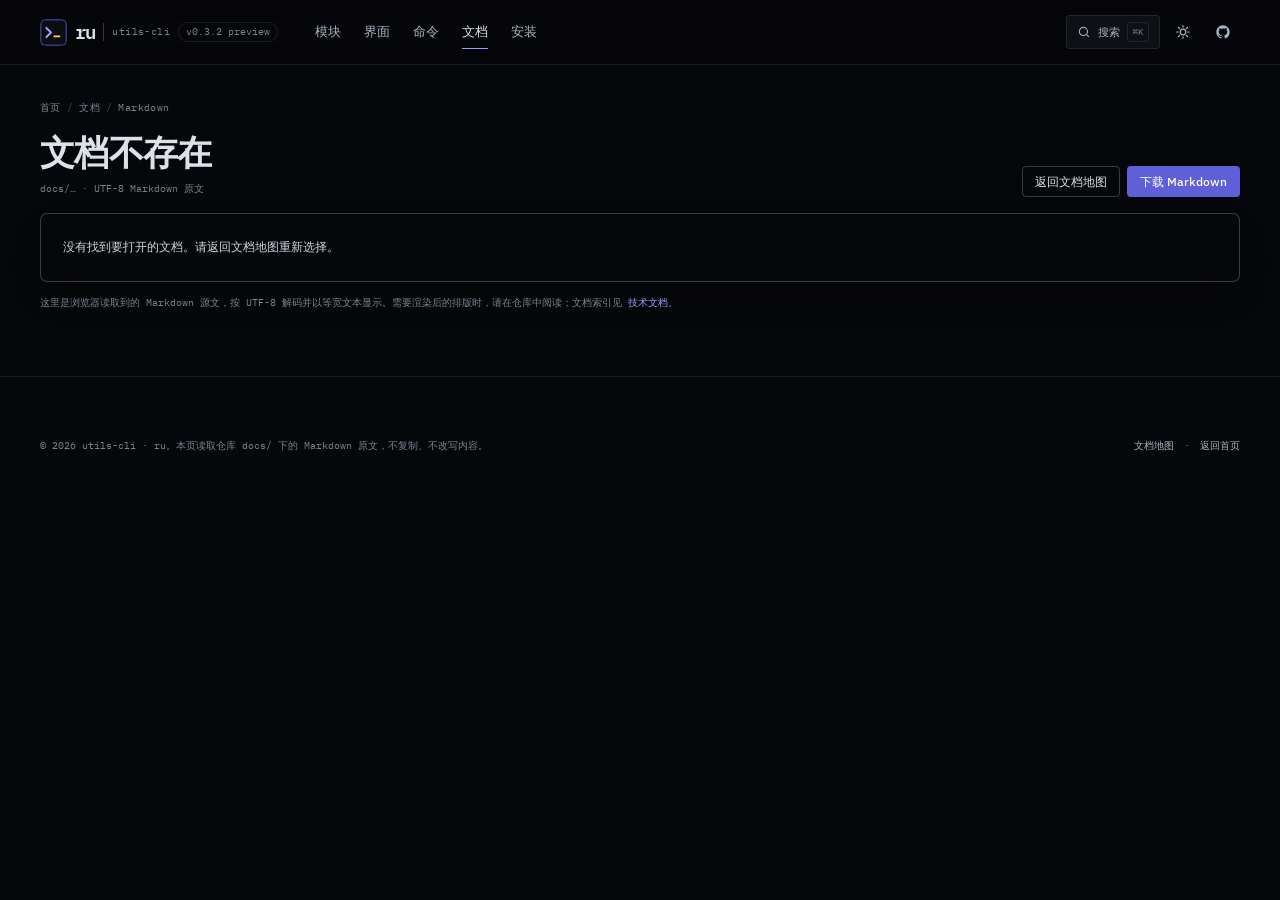
==== doc.html @ cd1e2bcc "docs: add ru project showcase site" ====
<!DOCTYPE html>
<html lang="zh-CN" data-theme="dark">
<head>
  <meta charset="utf-8">
  <meta name="viewport" content="width=device-width, initial-scale=1">
  <title>文档阅读 · ru（utils-cli）</title>
  <meta name="robots" content="noindex">
  <meta name="theme-color" content="#06070a">
  <link rel="icon" href="assets/img/favicon.svg" type="image/svg+xml">
  <link rel="preload" href="assets/fonts/ibm-plex-sans-latin-wght-normal.woff2" as="font" type="font/woff2" crossorigin>
  <link rel="stylesheet" href="assets/css/site.css">
  <script>
    (function () {
      var root = document.documentElement;
      root.classList.add('js');
      try {
        var saved = localStorage.getItem('ru-showcase:theme');
        root.setAttribute('data-theme', saved === 'light' ? 'light' : 'dark');
      } catch (e) {
        root.setAttribute('data-theme', 'dark');
      }
    })();
  </script>
</head>
<body data-page="reader">
  <a class="skip-link" href="#main">跳到主要内容</a>
  <div class="progress" id="progress" aria-hidden="true"></div>

  <header class="site-header">
    <div class="container header-inner">
      <a class="brand" href="index.html" aria-label="ru 展示站首页">
        <img class="brand__mark" src="assets/img/favicon.svg" alt="" width="27" height="27">
        <span class="brand__word">ru</span>
        <span class="brand__tag">utils-cli</span>
        <span class="brand__ver">v0.3.2 preview</span>
      </a>
      <nav class="nav" aria-label="主导航">
        <a href="index.html#modules">模块</a>
        <a href="index.html#screens">界面</a>
        <a href="index.html#cli">命令</a>
        <a class="is-active" href="docs.html" aria-current="page">文档</a>
        <a href="index.html#install">安装</a>
      </nav>
      <div class="header-actions">
        <button class="search-btn" type="button" data-open-palette aria-label="搜索站内内容">
          <svg viewBox="0 0 24 24" fill="none" stroke="currentColor" stroke-width="1.8" stroke-linecap="round" aria-hidden="true"><circle cx="11" cy="11" r="7"></circle><path d="m20 20-3.6-3.6"></path></svg>
          <span>搜索</span>
          <kbd>⌘K</kbd>
        </button>
        <button class="icon-btn" type="button" id="themeToggle" aria-label="切换深浅色" title="切换深浅色">
          <svg class="icon-sun" viewBox="0 0 24 24" fill="none" stroke="currentColor" stroke-width="1.8" stroke-linecap="round" aria-hidden="true"><circle cx="12" cy="12" r="4.2"></circle><path d="M12 2.5v2.2M12 19.3v2.2M2.5 12h2.2M19.3 12h2.2M5.2 5.2l1.6 1.6M17.2 17.2l1.6 1.6M18.8 5.2l-1.6 1.6M6.8 17.2l-1.6 1.6"></path></svg>
          <svg class="icon-moon" viewBox="0 0 24 24" fill="none" stroke="currentColor" stroke-width="1.8" stroke-linecap="round" stroke-linejoin="round" aria-hidden="true"><path d="M20.4 14.2A8.4 8.4 0 0 1 9.8 3.6 8.5 8.5 0 1 0 20.4 14.2Z"></path></svg>
        </button>
        <a class="icon-btn" href="https://github.com/adddaao/utils-cli-releases/releases" target="_blank" rel="noopener noreferrer" aria-label="GitHub Releases" title="GitHub Releases">
          <svg viewBox="0 0 24 24" fill="currentColor" aria-hidden="true"><path d="M12 2C6.48 2 2 6.58 2 12.26c0 4.5 2.87 8.32 6.84 9.67.5.1.68-.22.68-.48v-1.7c-2.78.6-3.37-1.36-3.36-1.36-.45-1.18-1.1-1.49-1.1-1.49-.9-.63.07-.62.07-.62 1 .07 1.53 1.05 1.53 1.05.88 1.54 2.3 1.1 2.86.84.09-.65.35-1.1.63-1.35-2.22-.26-4.56-1.14-4.56-5.07 0-1.12.39-2.03 1.03-2.75-.1-.26-.45-1.3.1-2.7 0 0 .84-.27 2.75 1.05A9.36 9.36 0 0 1 12 6.84c.85 0 1.7.12 2.5.34 1.9-1.32 2.74-1.05 2.74-1.05.55 1.4.2 2.44.1 2.7.64.72 1.03 1.63 1.03 2.75 0 3.94-2.34 4.8-4.57 5.06.36.32.68.93.68 1.87v2.77c0 .26.18.58.69.48A10.02 10.02 0 0 0 22 12.26C22 6.58 17.52 2 12 2Z"></path></svg>
        </a>
        <button class="icon-btn nav-toggle" type="button" id="navToggle" aria-expanded="false" aria-controls="mobilePanel" aria-label="打开菜单">
          <svg viewBox="0 0 24 24" fill="none" stroke="currentColor" stroke-width="1.8" stroke-linecap="round" aria-hidden="true"><path d="M4 7h16M4 12h16M4 17h16"></path></svg>
        </button>
      </div>
    </div>
  </header>

  <div class="mobile-panel" id="mobilePanel" aria-label="移动端菜单">
    <div class="mobile-panel__links">
      <a href="index.html">首页</a>
      <a href="index.html#modules">功能模块</a>
      <a href="index.html#screens">界面截图</a>
      <a href="index.html#cli">命令行</a>
      <a href="docs.html">技术文档</a>
      <a href="index.html#install">安装</a>
    </div>
    <div class="mobile-panel__actions">
      <a class="btn btn--sm" href="docs.html">返回文档地图</a>
      <a class="btn btn--sm btn--ghost" href="https://github.com/adddaao/utils-cli-releases/releases" target="_blank" rel="noopener noreferrer">GitHub Releases</a>
    </div>
    <p class="mobile-panel__help">快捷键：⌘K / Ctrl+K 搜索，t 切换明暗，Esc 关闭浮层。</p>
  </div>

  <main id="main">
    <div class="container reader">
      <div class="crumbs"><a href="index.html">首页</a><span class="sep">/</span><a href="docs.html">文档</a><span class="sep">/</span><span id="readerCrumb">Markdown</span></div>
      <div class="reader-head">
        <div>
          <h1 id="readerTitle">加载文档…</h1>
          <div class="reader-meta"><span id="readerPath">docs/…</span><span>·</span><span>UTF-8 Markdown 原文</span></div>
        </div>
        <div class="reader-actions">
          <a class="btn btn--sm btn--ghost" href="docs.html">返回文档地图</a>
          <a class="btn btn--sm" id="readerRaw" href="#" download>下载 Markdown</a>
        </div>
      </div>
      <div class="reader-body">
        <pre id="readerContent" tabindex="0">正在读取 Markdown 原文…</pre>
      </div>
      <p class="reader-note">这里是浏览器读取到的 Markdown 源文，按 UTF-8 解码并以等宽文本显示。需要渲染后的排版时，请在仓库中阅读；文档索引见 <a href="docs.html">技术文档</a>。</p>
    </div>
  </main>

  <footer class="site-footer">
    <div class="container">
      <div class="footer-bottom">
        <span>© 2026 utils-cli · ru。本页读取仓库 docs/ 下的 Markdown 原文，不复制、不改写内容。</span>
        <span class="footer-keys"><a href="docs.html">文档地图</a><span>·</span><a href="index.html">返回首页</a></span>
      </div>
    </div>
  </footer>

  <div class="palette" id="palette" role="dialog" aria-modal="true" aria-label="搜索站内内容" hidden>
    <div class="palette-box">
      <div class="palette-input">
        <svg viewBox="0 0 24 24" fill="none" stroke="currentColor" stroke-width="1.8" stroke-linecap="round" aria-hidden="true"><circle cx="11" cy="11" r="7"></circle><path d="m20 20-3.6-3.6"></path></svg>
        <input id="paletteInput" type="text" placeholder="搜索模块、文档或界面…" autocomplete="off" spellcheck="false" aria-controls="paletteResults" aria-autocomplete="list">
        <kbd class="kbd">Esc</kbd>
      </div>
      <div class="palette-results" id="paletteResults" role="listbox" aria-label="搜索结果"></div>
      <div class="palette-foot">
        <span><kbd>↑</kbd><kbd>↓</kbd> 选择</span>
        <span><kbd>Enter</kbd> 打开</span>
        <span><kbd>Esc</kbd> 关闭</span>
        <span style="margin-left:auto">ru · 52 篇文档</span>
      </div>
    </div>
  </div>

  <div class="toast" id="toast" role="status" aria-live="polite"></div>

  <script src="assets/js/data.js"></script>
  <script src="assets/js/site.js"></script>
</body>
</html>
---- assets/css/site.css ----
/* ==========================================================================
   ru · utils-cli 展示站
   深色优先的终端工作台视觉；浅色模式复用同一组 token。
   ========================================================================== */

/* ---------- 本地字体 ---------- */
@font-face {
  font-family: "IBM Plex Sans";
  src: url("../fonts/ibm-plex-sans-latin-wght-normal.woff2") format("woff2-variations");
  font-weight: 100 700;
  font-style: normal;
  font-display: swap;
}
@font-face {
  font-family: "IBM Plex Sans";
  src: url("../fonts/ibm-plex-sans-latin-ext-wght-normal.woff2") format("woff2-variations");
  font-weight: 100 700;
  font-style: normal;
  font-display: swap;
  unicode-range: U+0100-02BA, U+02BD-02C5, U+02C7-02CC, U+02CE-02D7, U+02DD-02FF, U+1E00-1E9F, U+1EF2-1EFF, U+2020, U+20A0-20AB, U+20AD-20C0, U+2113, U+2C60-2C7F, U+A720-A7FF;
}
@font-face {
  font-family: "IBM Plex Mono";
  src: url("../fonts/ibm-plex-mono-latin-400-normal.woff2") format("woff2");
  font-weight: 400;
  font-style: normal;
  font-display: swap;
}
@font-face {
  font-family: "IBM Plex Mono";
  src: url("../fonts/ibm-plex-mono-latin-600-normal.woff2") format("woff2");
  font-weight: 600;
  font-style: normal;
  font-display: swap;
}

/* ---------- 基础 token ---------- */
:root {
  --font-sans: "IBM Plex Sans", -apple-system, BlinkMacSystemFont, "PingFang SC",
    "Hiragino Sans GB", "Microsoft YaHei", "Noto Sans CJK SC", "Noto Sans SC",
    "Segoe UI", sans-serif, "Apple Color Emoji", "Segoe UI Emoji";
  --font-mono: "IBM Plex Mono", ui-monospace, SFMono-Regular, "SF Mono", Menlo,
    Consolas, "PingFang SC", "Microsoft YaHei", monospace;

  --wrap: 1200px;
  --gutter: clamp(18px, 3.8vw, 38px);
  --header-h: 64px;
  --radius: 7px;
  --radius-sm: 4px;
  --radius-lg: 12px;

  --ease: cubic-bezier(0.22, 0.61, 0.36, 1);
  --dur: 180ms;

  /* 终端固定色：截图与 TUI 模拟始终使用终端配色 */
  --term-bg: #000000;
  --term-fg: #d0d0d0;
  --term-dim: #8a8a8a;
  --term-line: #585858;
  --term-line-soft: #333333;
  --term-accent: #5f5fd7;
  --term-select: #ffff00;
  --term-pink: #ff5faf;
  --term-green: #00d75f;
  --term-red: #ff0000;

  --syn-comment: #7d8794;
  --syn-keyword: #b39dff;
  --syn-string: #ffb86b;
  --syn-number: #7ec8ff;
  --syn-tag: #ffd75f;
  --syn-fn: #a6a6ff;
}

html[data-theme="dark"] {
  color-scheme: dark;
  --bg: #06070a;
  --bg-soft: #0a0c11;
  --surface: #0d1015;
  --surface-2: #11151b;
  --surface-3: #161c24;
  --text: #dbe2ea;
  --text-2: #aab4c1;
  --muted: #798491;
  --line: rgba(219, 226, 234, 0.1);
  --line-strong: rgba(219, 226, 234, 0.24);
  --accent: #9b9bff;
  --accent-2: #b9b9ff;
  --accent-deep: #5f5fd7;
  --accent-soft: rgba(95, 95, 215, 0.16);
  --accent-ink: #090a12;
  --yellow: #ffe15f;
  --yellow-soft: rgba(255, 225, 95, 0.12);
  --pink: #ff7ac8;
  --pink-soft: rgba(255, 95, 175, 0.12);
  --green: #79e3a5;
  --green-soft: rgba(0, 215, 95, 0.1);
  --red: #ff7777;
  --code-bg: #05070a;
  --code-text: #d0d6de;
  --code-head: #0e1217;
  --code-line: rgba(219, 226, 234, 0.1);
  --grid: rgba(219, 226, 234, 0.045);
  --glow: rgba(95, 95, 215, 0.2);
  --glow-2: rgba(255, 95, 175, 0.07);
  --shadow-sm: 0 1px 2px rgba(0, 0, 0, 0.4);
  --shadow-md: 0 16px 40px -20px rgba(0, 0, 0, 0.7);
  --shadow-lg: 0 36px 90px -44px rgba(95, 95, 215, 0.65);
}

html[data-theme="light"] {
  color-scheme: light;
  --bg: #f5f6f9;
  --bg-soft: #eceef3;
  --surface: #ffffff;
  --surface-2: #f7f8fb;
  --surface-3: #eceff4;
  --text: #0e141b;
  --text-2: #3d4753;
  --muted: #5b6674;
  --line: rgba(14, 20, 27, 0.12);
  --line-strong: rgba(14, 20, 27, 0.28);
  --accent: #3f3fc4;
  --accent-2: #3131a8;
  --accent-deep: #5f5fd7;
  --accent-soft: rgba(95, 95, 215, 0.1);
  --accent-ink: #ffffff;
  --yellow: #7a5c00;
  --yellow-soft: rgba(180, 132, 0, 0.1);
  --pink: #b02a75;
  --pink-soft: rgba(176, 42, 117, 0.08);
  --green: #147347;
  --green-soft: rgba(20, 115, 71, 0.08);
  --red: #bf2f2f;
  --code-bg: #0b0e13;
  --code-text: #d7dee6;
  --code-head: #121821;
  --code-line: rgba(219, 226, 234, 0.12);
  --grid: rgba(14, 20, 27, 0.05);
  --glow: rgba(95, 95, 215, 0.13);
  --glow-2: rgba(255, 95, 175, 0.05);
  --shadow-sm: 0 1px 2px rgba(14, 20, 27, 0.06);
  --shadow-md: 0 16px 40px -24px rgba(14, 20, 27, 0.22);
  --shadow-lg: 0 30px 80px -40px rgba(95, 95, 215, 0.35);
}

/* ==========================================================================
   基础排版
   ========================================================================== */
*,
*::before,
*::after {
  box-sizing: border-box;
}

html {
  scroll-behavior: smooth;
  scroll-padding-top: calc(var(--header-h) + 24px);
  -webkit-text-size-adjust: 100%;
}

body {
  margin: 0;
  background: var(--bg);
  color: var(--text);
  font-family: var(--font-sans);
  font-size: 16px;
  line-height: 1.72;
  -webkit-font-smoothing: antialiased;
  -moz-osx-font-smoothing: grayscale;
  text-rendering: optimizeLegibility;
  overflow-x: hidden;
}

::selection {
  background: var(--accent-soft);
  color: var(--text);
}

h1,
h2,
h3,
h4,
p,
ul,
ol,
figure {
  margin: 0;
}

h1,
h2,
h3,
h4 {
  font-weight: 600;
  line-height: 1.25;
  letter-spacing: -0.015em;
  color: var(--text);
}

a {
  color: var(--accent);
  text-decoration: none;
  text-underline-offset: 0.2em;
}
a:hover {
  text-decoration: underline;
  text-decoration-thickness: 1px;
}

button {
  font: inherit;
  color: inherit;
  background: none;
  border: 0;
  cursor: pointer;
}

img,
svg {
  display: block;
}
img {
  max-width: 100%;
  height: auto;
}

code,
kbd,
pre {
  font-family: var(--font-mono);
}

[hidden] {
  display: none !important;
}

.muted {
  color: var(--muted);
}

:focus-visible {
  outline: 2px solid var(--accent);
  outline-offset: 3px;
}

.container {
  width: min(var(--wrap), calc(100% - 2 * var(--gutter)));
  margin-inline: auto;
}

.sr-only {
  position: absolute;
  width: 1px;
  height: 1px;
  padding: 0;
  margin: -1px;
  overflow: hidden;
  clip: rect(0, 0, 0, 0);
  white-space: nowrap;
  border: 0;
}

.skip-link {
  position: fixed;
  top: 10px;
  left: 12px;
  z-index: 200;
  transform: translateY(-160%);
  padding: 8px 14px;
  border-radius: var(--radius-sm);
  background: var(--text);
  color: var(--bg);
  font-size: 13px;
  transition: transform var(--dur) var(--ease);
}
.skip-link:focus {
  transform: none;
  text-decoration: none;
}

:not(pre) > code {
  padding: 1px 5px;
  border: 1px solid var(--line);
  border-radius: 3px;
  background: var(--surface-2);
  color: var(--text);
  font-size: 0.88em;
  white-space: break-spaces;
}

/* ---------- 通用元素 ---------- */
.eyebrow {
  display: inline-flex;
  align-items: center;
  gap: 10px;
  font-family: var(--font-mono);
  font-size: 11px;
  letter-spacing: 0.12em;
  text-transform: uppercase;
  color: var(--muted);
  line-height: 1.4;
}
.eyebrow::before {
  content: "";
  width: 16px;
  height: 1px;
  background: var(--accent);
}
.eyebrow b {
  color: var(--accent);
  font-weight: 400;
}

.h2 {
  font-size: clamp(1.8rem, 3vw, 2.6rem);
  letter-spacing: -0.025em;
  line-height: 1.2;
  text-wrap: balance;
}

.section {
  position: relative;
  padding-block: clamp(58px, 7.4vw, 100px);
  border-top: 1px solid var(--line);
}
.section--soft {
  background: var(--bg-soft);
}

.section-head {
  display: flex;
  flex-wrap: wrap;
  align-items: flex-end;
  justify-content: space-between;
  gap: 18px 40px;
  margin-bottom: clamp(28px, 3.6vw, 46px);
}
.section-head__main {
  max-width: 680px;
}
.section-head .h2 {
  margin: 12px 0 12px;
}
.section-lead {
  color: var(--text-2);
  font-size: clamp(14.5px, 1.2vw, 16px);
  line-height: 1.85;
  max-width: 64ch;
}
.section-link {
  flex: none;
  display: inline-flex;
  align-items: center;
  gap: 7px;
  padding-bottom: 3px;
  border-bottom: 1px solid var(--line-strong);
  font-family: var(--font-mono);
  font-size: 12px;
  color: var(--text-2);
  transition: color var(--dur) var(--ease), border-color var(--dur) var(--ease);
}
.section-link::after {
  content: "→";
}
.section-link:hover {
  color: var(--accent);
  border-color: var(--accent);
  text-decoration: none;
}

.chip {
  display: inline-flex;
  align-items: center;
  gap: 6px;
  padding: 4px 9px;
  border: 1px solid var(--line);
  border-radius: 999px;
  background: var(--surface);
  font-family: var(--font-mono);
  font-size: 10.5px;
  color: var(--text-2);
  line-height: 1.5;
  white-space: nowrap;
}
.chip .dot {
  width: 5px;
  height: 5px;
  border-radius: 50%;
  background: var(--accent);
  flex: none;
}
.chip--accent {
  color: var(--accent);
  border-color: color-mix(in srgb, var(--accent) 36%, transparent);
  background: var(--accent-soft);
}
.chip--yellow {
  color: var(--yellow);
  border-color: color-mix(in srgb, var(--yellow) 32%, transparent);
  background: var(--yellow-soft);
}

.kbd {
  display: inline-flex;
  align-items: center;
  justify-content: center;
  min-width: 21px;
  height: 21px;
  padding: 0 6px;
  border: 1px solid var(--line-strong);
  border-bottom-width: 2px;
  border-radius: 4px;
  background: var(--surface);
  font-family: var(--font-mono);
  font-size: 10.5px;
  line-height: 1;
  color: var(--text-2);
}

/* ---------- 按钮 ---------- */
.btn {
  display: inline-flex;
  align-items: center;
  justify-content: center;
  gap: 8px;
  padding: 10px 18px;
  border: 1px solid transparent;
  border-radius: var(--radius-sm);
  background: var(--accent-deep);
  color: #fff;
  font-size: 13.5px;
  font-weight: 500;
  line-height: 1.3;
  text-decoration: none;
  transition: transform var(--dur) var(--ease), background var(--dur) var(--ease),
    border-color var(--dur) var(--ease), color var(--dur) var(--ease);
}
.btn:hover {
  background: #6d6de8;
  text-decoration: none;
  transform: translateY(-1px);
}
.btn:active {
  transform: none;
}
.btn svg {
  width: 14px;
  height: 14px;
  flex: none;
}
.btn--ghost {
  background: transparent;
  border-color: var(--line-strong);
  color: var(--text);
}
.btn--ghost:hover {
  background: var(--surface-2);
  border-color: var(--line-strong);
  color: var(--text);
}
.btn--sm {
  padding: 7px 12px;
  font-size: 12px;
}
.btn--invert {
  background: var(--text);
  color: var(--bg);
}
.btn--invert:hover {
  background: color-mix(in srgb, var(--text) 86%, var(--bg));
}
.btn--outline {
  background: transparent;
  border-color: color-mix(in srgb, var(--text) 26%, transparent);
  color: var(--text);
}
.btn--outline:hover {
  background: color-mix(in srgb, var(--text) 8%, transparent);
  border-color: color-mix(in srgb, var(--text) 42%, transparent);
  color: var(--text);
}

/* ==========================================================================
   顶栏
   ========================================================================== */
.site-header {
  position: sticky;
  top: 0;
  z-index: 60;
  border-bottom: 1px solid var(--line);
  background: color-mix(in srgb, var(--bg) 84%, transparent);
  backdrop-filter: blur(14px) saturate(1.15);
  -webkit-backdrop-filter: blur(14px) saturate(1.15);
}
@supports not ((backdrop-filter: blur(1px)) or (-webkit-backdrop-filter: blur(1px))) {
  .site-header {
    background: var(--bg);
  }
}
.header-inner {
  display: flex;
  align-items: center;
  gap: clamp(12px, 2vw, 26px);
  height: var(--header-h);
}
.brand {
  display: inline-flex;
  align-items: center;
  gap: 8px;
  flex: none;
  color: var(--text);
}
.brand:hover {
  text-decoration: none;
}
.brand__mark {
  width: 27px;
  height: 27px;
  border-radius: 6px;
}
.brand__word {
  font-family: var(--font-mono);
  font-size: 19px;
  font-weight: 600;
  letter-spacing: -0.04em;
  line-height: 1;
}
.brand__tag {
  padding-left: 8px;
  border-left: 1px solid var(--line-strong);
  font-family: var(--font-mono);
  font-size: 10px;
  letter-spacing: 0.04em;
  color: var(--muted);
}
.brand__ver {
  padding: 2px 7px;
  border: 1px solid var(--line);
  border-radius: 999px;
  font-family: var(--font-mono);
  font-size: 9.5px;
  color: var(--muted);
  line-height: 1.5;
}
.nav {
  display: flex;
  align-items: center;
  gap: 1px;
}
.nav a {
  position: relative;
  padding: 7px 11px;
  border-radius: 5px;
  font-size: 13px;
  color: var(--text-2);
  transition: color var(--dur) var(--ease), background var(--dur) var(--ease);
}
.nav a:hover {
  color: var(--text);
  background: var(--surface-2);
  text-decoration: none;
}
.nav a.is-active {
  color: var(--text);
}
.nav a.is-active::after {
  content: "";
  position: absolute;
  left: 11px;
  right: 11px;
  bottom: 1px;
  height: 1.5px;
  background: var(--accent);
}
.header-actions {
  display: flex;
  align-items: center;
  gap: 6px;
  margin-left: auto;
}
.search-btn {
  display: inline-flex;
  align-items: center;
  gap: 7px;
  height: 34px;
  padding: 0 10px;
  border: 1px solid var(--line);
  border-radius: var(--radius-sm);
  background: var(--surface);
  color: var(--text-2);
  font-family: var(--font-mono);
  font-size: 11px;
  transition: border-color var(--dur) var(--ease), color var(--dur) var(--ease);
}
.search-btn:hover {
  border-color: var(--line-strong);
  color: var(--text);
}
.search-btn svg {
  width: 14px;
  height: 14px;
}
.search-btn kbd {
  padding: 1px 5px;
  border: 1px solid var(--line);
  border-radius: 3px;
  font-size: 9px;
  color: var(--muted);
}
.icon-btn {
  display: inline-grid;
  place-items: center;
  width: 34px;
  height: 34px;
  border: 1px solid transparent;
  border-radius: var(--radius-sm);
  color: var(--text-2);
  transition: color var(--dur) var(--ease), background var(--dur) var(--ease),
    border-color var(--dur) var(--ease);
}
.icon-btn:hover {
  color: var(--text);
  background: var(--surface-2);
  border-color: var(--line);
}
.icon-btn svg {
  width: 16px;
  height: 16px;
}
html[data-theme="dark"] .icon-btn .icon-sun {
  display: block;
}
html[data-theme="dark"] .icon-btn .icon-moon {
  display: none;
}
html[data-theme="light"] .icon-btn .icon-sun {
  display: none;
}
html[data-theme="light"] .icon-btn .icon-moon {
  display: block;
}
.nav-toggle {
  display: none;
}

/* 移动端菜单 */
.mobile-panel {
  display: none;
  position: fixed;
  inset: var(--header-h) 0 0;
  z-index: 55;
  padding: 18px var(--gutter) 30px;
  background: var(--bg);
  overflow-y: auto;
}
.mobile-panel.is-open {
  display: block;
}
.mobile-panel__links {
  display: grid;
  gap: 1px;
}
.mobile-panel__links a {
  display: flex;
  align-items: center;
  justify-content: space-between;
  padding: 12px 8px;
  border-bottom: 1px solid var(--line);
  color: var(--text);
  font-size: 15px;
}
.mobile-panel__links a::after {
  content: "→";
  color: var(--muted);
}
.mobile-panel__actions {
  display: flex;
  flex-wrap: wrap;
  gap: 8px;
  margin-top: 20px;
}
.mobile-panel__help {
  margin-top: 22px;
  color: var(--muted);
  font-family: var(--font-mono);
  font-size: 11px;
  line-height: 1.8;
}

/* ==========================================================================
   Hero
   ========================================================================== */
.hero {
  position: relative;
  overflow: hidden;
  padding-block: clamp(44px, 6vw, 82px) clamp(26px, 3.6vw, 46px);
}
.hero::before {
  content: "";
  position: absolute;
  inset: 0;
  pointer-events: none;
  background:
    radial-gradient(44% 58% at 82% 8%, var(--glow), transparent 70%),
    radial-gradient(30% 44% at 8% 0%, var(--glow-2), transparent 72%),
    linear-gradient(var(--grid) 1px, transparent 1px) 0 0 / 64px 64px,
    linear-gradient(90deg, var(--grid) 1px, transparent 1px) 0 0 / 64px 64px;
  -webkit-mask-image: linear-gradient(to bottom, #000 0%, #000 60%, transparent 100%);
  mask-image: linear-gradient(to bottom, #000 0%, #000 60%, transparent 100%);
}
.hero > .container {
  position: relative;
  z-index: 1;
}
.hero-grid {
  display: grid;
  grid-template-columns: minmax(0, 0.94fr) minmax(0, 1.06fr);
  align-items: center;
  gap: clamp(30px, 4.6vw, 62px);
}
.hero-badge {
  display: inline-flex;
  flex-wrap: wrap;
  align-items: center;
  gap: 8px;
  padding: 4px 11px 4px 5px;
  border: 1px solid var(--line);
  border-radius: 999px;
  background: var(--surface);
  font-family: var(--font-mono);
  font-size: 10px;
  letter-spacing: 0.02em;
  color: var(--text-2);
}
.hero-badge__tag {
  display: inline-flex;
  align-items: center;
  gap: 6px;
  padding: 2px 8px;
  border-radius: 999px;
  background: var(--accent-soft);
  color: var(--accent);
  font-weight: 600;
}
.hero-badge__tag::before {
  content: "";
  width: 5px;
  height: 5px;
  border-radius: 50%;
  background: var(--accent);
  box-shadow: 0 0 0 3px color-mix(in srgb, var(--accent) 18%, transparent);
}
.hero-badge__sep {
  width: 1px;
  height: 10px;
  background: var(--line-strong);
}
.hero h1 {
  margin: 20px 0 20px;
  font-size: clamp(2.3rem, 4.5vw, 3.85rem);
  line-height: 1.12;
  letter-spacing: -0.035em;
  font-weight: 600;
  text-wrap: balance;
}
.hero h1 em {
  font-style: normal;
  color: var(--accent);
}
.hero h1 .cursor {
  display: inline-block;
  width: 0.48em;
  height: 0.92em;
  margin-left: 0.06em;
  background: #ffe15f;
  vertical-align: -0.08em;
  animation: blink 1.4s steps(1) infinite;
}
.hero-lead {
  max-width: 54ch;
  color: var(--text-2);
  font-size: clamp(14.5px, 1.25vw, 16.5px);
  line-height: 1.9;
}
.hero-lead strong {
  color: var(--text);
  font-weight: 600;
}
.hero-cta {
  display: flex;
  flex-wrap: wrap;
  gap: 9px;
  margin-top: 26px;
}
.hero-meta {
  display: flex;
  flex-wrap: wrap;
  gap: 6px;
  margin-top: 18px;
}
.hero-meta .chip {
  padding-inline: 8px;
  background: transparent;
  color: var(--muted);
}

/* ---------- TUI 模拟窗口 ---------- */
.hero-visual {
  position: relative;
  min-width: 0;
}
.tui-switch {
  display: flex;
  flex-wrap: wrap;
  gap: 5px;
  margin-bottom: 9px;
  font-family: var(--font-mono);
  font-size: 10.5px;
}
.tui-switch button {
  padding: 4px 10px;
  border: 1px solid var(--line);
  border-radius: 999px;
  background: var(--surface);
  color: var(--muted);
  transition: color var(--dur) var(--ease), border-color var(--dur) var(--ease),
    background var(--dur) var(--ease);
}
.tui-switch button:hover {
  border-color: var(--line-strong);
  color: var(--text);
}
.tui-switch button[aria-selected="true"] {
  color: var(--accent);
  border-color: color-mix(in srgb, var(--accent) 40%, transparent);
  background: var(--accent-soft);
}
.term-window {
  border: 1px solid var(--line-strong);
  border-radius: var(--radius-lg);
  background: var(--term-bg);
  overflow: hidden;
  box-shadow: var(--shadow-lg);
  color: var(--term-fg);
  font-family: var(--font-mono);
}
.term-bar {
  display: flex;
  align-items: center;
  gap: 9px;
  padding: 9px 12px;
  border-bottom: 1px solid rgba(255, 255, 255, 0.09);
  background: #0b0d10;
  font-size: 10px;
  color: var(--term-dim);
}
.win-dots {
  display: inline-flex;
  gap: 5px;
  flex: none;
}
.win-dots i {
  width: 8px;
  height: 8px;
  border-radius: 50%;
  display: block;
  background: #3a3f48;
}
.win-dots i:nth-child(1) {
  background: #d06c5f;
}
.win-dots i:nth-child(2) {
  background: #d0a85f;
}
.win-dots i:nth-child(3) {
  background: #6f9f7a;
}
.term-bar__title {
  flex: 1;
  text-align: center;
  white-space: nowrap;
  overflow: hidden;
  text-overflow: ellipsis;
}
.term-bar__meta {
  flex: none;
  color: var(--term-dim);
  font-size: 9px;
  letter-spacing: 0.06em;
}
.term-body {
  padding: 12px;
  display: flex;
  flex-direction: column;
  gap: 8px;
  font-size: 10.5px;
  line-height: 1.6;
}
.tui-grid {
  display: grid;
  grid-template-columns: 154px minmax(0, 1fr);
  gap: 8px;
  min-height: 342px;
}
.tui-panel {
  min-width: 0;
  border: 1px solid var(--term-line);
  background: #000;
  padding: 8px;
}
.tui-panel__label {
  display: flex;
  align-items: center;
  justify-content: space-between;
  gap: 8px;
  margin-bottom: 8px;
  padding-bottom: 5px;
  border-bottom: 1px solid var(--term-line-soft);
  color: var(--term-dim);
  font-size: 9.5px;
  letter-spacing: 0.04em;
}
.tui-panel__label b {
  color: var(--term-accent);
  font-weight: 400;
}
.tui-nav-list {
  display: grid;
  gap: 2px;
}
.tui-nav-item {
  display: flex;
  align-items: center;
  gap: 5px;
  padding: 3px 4px;
  border-radius: 2px;
  color: var(--term-dim);
  white-space: nowrap;
  overflow: hidden;
  text-overflow: ellipsis;
  transition: color 120ms var(--ease);
}
.tui-nav-item .idx {
  color: var(--term-line);
}
.tui-nav-item .mark {
  margin-left: auto;
  color: var(--term-accent);
  font-size: 8px;
}
.tui-nav-item.is-active {
  color: var(--term-accent);
  background: rgba(95, 95, 215, 0.14);
}
.tui-nav-item.is-active .idx {
  color: var(--term-accent);
}
.tui-nav-item.is-active::after {
  content: "◆";
  margin-left: auto;
  color: var(--term-accent);
  font-size: 8px;
}
.tui-nav-item[role="button"] {
  cursor: pointer;
}
.tui-nav-item[role="button"]:hover {
  color: var(--term-fg);
}
.tui-main {
  display: flex;
  flex-direction: column;
  min-height: 0;
}
.tui-crumb {
  display: flex;
  flex-wrap: wrap;
  align-items: center;
  gap: 4px;
  margin-bottom: 2px;
  color: var(--term-dim);
  font-size: 9px;
  line-height: 1.5;
}
.tui-crumb .sep {
  color: var(--term-line);
}
.tui-crumb .current {
  color: var(--term-accent);
}
.tui-focus {
  margin-left: auto;
  color: var(--term-dim);
  font-size: 8.5px;
}
.tui-title {
  color: var(--term-accent);
  font-size: 12px;
  margin-bottom: 6px;
}
.tui-subrow {
  display: flex;
  align-items: center;
  gap: 6px;
  margin-bottom: 6px;
  color: var(--term-dim);
  font-size: 9px;
  white-space: nowrap;
  overflow: hidden;
}
.tui-subrow b {
  color: var(--term-fg);
  font-weight: 400;
}
.tui-table {
  display: flex;
  flex-direction: column;
  min-height: 0;
  font-size: 9.3px;
  line-height: 1.62;
}
.tui-tr {
  display: grid;
  align-items: center;
  gap: 6px;
  padding: 2px 3px;
  white-space: nowrap;
  overflow: hidden;
}
.tui-tr > span {
  overflow: hidden;
  text-overflow: ellipsis;
}
.tui-tr--head {
  border-bottom: 1px solid var(--term-line);
  padding-bottom: 3px;
  margin-bottom: 2px;
  color: var(--term-fg);
  text-decoration: underline;
  text-underline-offset: 2px;
}
.tui-tr.is-selected {
  color: var(--term-select);
}
.tui-tr.is-selected .dim {
  color: color-mix(in srgb, var(--term-select) 72%, #000);
}
.tui-tr .dim {
  color: var(--term-dim);
}
.tui-tr .tag {
  color: var(--term-pink);
}
.tui-tr .ok {
  color: var(--term-green);
}
.tui-tr .warn {
  color: var(--term-select);
}
.tui-tr .bad {
  color: var(--term-red);
}
.tui-cols-images .tui-tr {
  grid-template-columns: 12px 18px minmax(0, 1.4fr) 46px 52px 38px;
}
.tui-cols-backup .tui-tr {
  grid-template-columns: minmax(0, 1.2fr) 58px 42px 48px 52px;
}
.tui-cols-servers .tui-tr {
  grid-template-columns: minmax(0, 1.3fr) minmax(0, 0.8fr) 48px 52px;
}
.tui-cols-doctor .tui-tr {
  grid-template-columns: minmax(0, 0.8fr) 52px minmax(0, 1.2fr);
}
.tui-empty-space {
  flex: 1;
  min-height: 18px;
}
.tui-help {
  border-top: 1px solid var(--term-line);
  padding-top: 7px;
  color: var(--term-dim);
  font-size: 9px;
  line-height: 1.9;
}
.tui-help b {
  color: var(--term-accent);
  font-weight: 400;
}
.tui-help .sep {
  margin: 0 4px;
  color: var(--term-line);
}
.float-chip {
  position: absolute;
  z-index: 2;
  display: inline-flex;
  align-items: center;
  gap: 7px;
  padding: 7px 10px;
  border: 1px solid var(--line-strong);
  border-radius: 6px;
  background: var(--surface);
  box-shadow: var(--shadow-md);
  font-family: var(--font-mono);
  font-size: 9.5px;
  color: var(--text-2);
  animation: float 8s ease-in-out infinite;
}
.float-chip b {
  color: var(--accent);
  font-weight: 400;
}
.float-chip--a {
  right: -8px;
  top: -14px;
}
.float-chip--b {
  left: -10px;
  bottom: 26px;
  animation-delay: -3s;
}
.float-chip .pulse {
  width: 5px;
  height: 5px;
  border-radius: 50%;
  background: var(--green);
  animation: pulse 2.4s var(--ease) infinite;
}

/* 数字条 */
.stats {
  display: grid;
  grid-template-columns: repeat(4, minmax(0, 1fr));
  margin-top: clamp(30px, 4vw, 50px);
  border-top: 1px solid var(--line);
}
.stat {
  padding: 20px 24px 2px;
  border-left: 1px solid var(--line);
}
.stat:first-child {
  border-left: 0;
  padding-left: 0;
}
.stat__value {
  display: flex;
  align-items: baseline;
  gap: 4px;
  font-family: var(--font-mono);
  font-size: clamp(1.6rem, 2.5vw, 2.2rem);
  font-weight: 600;
  line-height: 1.1;
  letter-spacing: -0.03em;
}
.stat__value small {
  font-size: 10.5px;
  font-weight: 400;
  color: var(--muted);
  letter-spacing: 0;
}
.stat__label {
  margin-top: 6px;
  font-family: var(--font-mono);
  font-size: 10px;
  color: var(--muted);
  letter-spacing: 0.03em;
}

/* ==========================================================================
   模块
   ========================================================================== */
.module-grid {
  display: grid;
  grid-template-columns: repeat(4, minmax(0, 1fr));
  gap: 12px;
}
.module {
  position: relative;
  display: flex;
  flex-direction: column;
  gap: 8px;
  padding: 20px;
  border: 1px solid var(--line);
  border-radius: var(--radius);
  background: var(--surface);
  transition: transform var(--dur) var(--ease), border-color var(--dur) var(--ease),
    box-shadow var(--dur) var(--ease);
  overflow: hidden;
}
.module::after {
  content: "";
  position: absolute;
  inset: auto -30% -60% auto;
  width: 180px;
  height: 180px;
  border-radius: 50%;
  background: radial-gradient(closest-side, var(--accent-soft), transparent 72%);
  opacity: 0;
  transition: opacity var(--dur) var(--ease);
  pointer-events: none;
}
.module:hover {
  transform: translateY(-2px);
  border-color: color-mix(in srgb, var(--accent) 36%, var(--line));
  box-shadow: var(--shadow-md);
}
.module:hover::after {
  opacity: 1;
}
.module__top {
  display: flex;
  align-items: center;
  justify-content: space-between;
  gap: 10px;
}
.module__index {
  font-family: var(--font-mono);
  font-size: 10px;
  color: var(--muted);
  letter-spacing: 0.08em;
}
.module__icon {
  width: 19px;
  height: 19px;
  color: var(--accent);
}
.module h3 {
  font-size: 15.5px;
  line-height: 1.4;
}
.module p {
  color: var(--text-2);
  font-size: 12.5px;
  line-height: 1.72;
}
.module__foot {
  display: flex;
  align-items: center;
  gap: 6px;
  margin-top: auto;
  padding-top: 8px;
  color: var(--muted);
  font-family: var(--font-mono);
  font-size: 9.5px;
  letter-spacing: 0.04em;
}
.module__foot .dot {
  width: 4px;
  height: 4px;
  border-radius: 50%;
  background: var(--accent);
}

/* ==========================================================================
   能力
   ========================================================================== */
.bento {
  display: grid;
  grid-template-columns: repeat(12, minmax(0, 1fr));
  gap: 12px;
}
.cap {
  display: flex;
  flex-direction: column;
  gap: 9px;
  min-height: 200px;
  padding: 22px;
  border: 1px solid var(--line);
  border-radius: var(--radius-lg);
  background: var(--surface);
  overflow: hidden;
}
.cap--6 {
  grid-column: span 6;
}
.cap--4 {
  grid-column: span 4;
}
.cap--12 {
  grid-column: span 12;
}
.cap__top {
  display: flex;
  align-items: center;
  justify-content: space-between;
  gap: 10px;
}
.cap__index {
  font-family: var(--font-mono);
  font-size: 9.5px;
  color: var(--muted);
  letter-spacing: 0.1em;
}
.cap__icon {
  width: 18px;
  height: 18px;
  color: var(--accent);
}
.cap h3 {
  font-size: 16px;
  line-height: 1.45;
}
.cap p {
  color: var(--text-2);
  font-size: 12.5px;
  line-height: 1.75;
  max-width: 58ch;
}
.cap__visual {
  margin-top: auto;
  padding-top: 12px;
}
.pane-mini {
  display: grid;
  grid-template-columns: 70px minmax(0, 1fr);
  gap: 6px;
  padding: 9px;
  border: 1px solid var(--term-line);
  background: var(--term-bg);
  font-family: var(--font-mono);
  font-size: 8.5px;
  color: var(--term-dim);
  border-radius: 3px;
}
.pane-mini .pane {
  border: 1px solid var(--term-line);
  padding: 5px;
}
.pane-mini .pane:first-child {
  color: var(--term-accent);
}
.pane-mini .pane div {
  overflow: hidden;
  white-space: nowrap;
  text-overflow: ellipsis;
}
.pane-mini .pane .hl {
  color: var(--term-select);
}
.split-mini {
  display: flex;
  align-items: center;
  gap: 6px;
  flex-wrap: wrap;
  font-family: var(--font-mono);
  font-size: 9.5px;
  color: var(--muted);
}
.split-mini .arrow {
  color: var(--accent);
}
.key-inline {
  display: inline-flex;
  align-items: center;
  gap: 4px;
  padding: 1px 5px;
  border: 1px solid var(--line-strong);
  border-radius: 3px;
  font-family: var(--font-mono);
  font-size: 10px;
  color: var(--text);
  background: var(--surface-2);
}
.file-tree {
  border: 1px solid var(--code-line);
  border-radius: 4px;
  background: var(--code-bg);
  padding: 9px 11px;
  font-family: var(--font-mono);
  font-size: 9.5px;
  line-height: 1.85;
  color: var(--code-text);
}
.file-tree span {
  color: var(--syn-comment);
}
.file-tree b {
  color: var(--syn-tag);
  font-weight: 400;
}
.plat-chips {
  display: flex;
  flex-wrap: wrap;
  gap: 5px;
}
.plat-chips span {
  padding: 3px 7px;
  border: 1px solid var(--line);
  border-radius: 3px;
  background: var(--surface-2);
  font-family: var(--font-mono);
  font-size: 9.5px;
  color: var(--text-2);
}
.test-lines {
  display: grid;
  gap: 3px;
  padding: 10px 12px;
  border: 1px solid var(--code-line);
  border-radius: 4px;
  background: var(--code-bg);
  font-family: var(--font-mono);
  font-size: 9.5px;
  line-height: 1.8;
  color: var(--code-text);
}
.test-lines .ok {
  color: var(--term-green);
}
.test-lines .warn {
  color: var(--term-select);
}

/* ==========================================================================
   界面截图
   ========================================================================== */
.shots {
  display: grid;
  grid-template-columns: repeat(2, minmax(0, 1fr));
  gap: 12px;
}
.shot:first-child {
  grid-column: 1 / -1;
}
.shot:first-child .shot__frame {
  aspect-ratio: 2.25 / 1;
}
.shot {
  display: flex;
  flex-direction: column;
  padding: 0;
  border: 1px solid var(--line);
  border-radius: var(--radius-lg);
  background: var(--surface);
  overflow: hidden;
  text-align: left;
  transition: transform var(--dur) var(--ease), border-color var(--dur) var(--ease),
    box-shadow var(--dur) var(--ease);
}
.shot:hover {
  transform: translateY(-2px);
  border-color: color-mix(in srgb, var(--accent) 36%, var(--line));
  box-shadow: var(--shadow-md);
}
.shot__frame {
  position: relative;
  display: block;
  aspect-ratio: 16 / 10;
  background: #000;
  overflow: hidden;
}
.shot__frame img {
  width: 100%;
  height: 100%;
  object-fit: contain;
  object-position: center;
  opacity: 0.96;
  transition: transform 600ms var(--ease), opacity var(--dur) var(--ease);
}
.shot:hover .shot__frame img {
  transform: scale(1.015);
  opacity: 1;
}
.shot__zoom {
  position: absolute;
  right: 8px;
  top: 8px;
  display: inline-flex;
  align-items: center;
  gap: 4px;
  padding: 3px 7px;
  border: 1px solid rgba(255, 255, 255, 0.16);
  border-radius: 3px;
  background: rgba(0, 0, 0, 0.6);
  color: #d0d0d0;
  font-family: var(--font-mono);
  font-size: 8.5px;
  opacity: 0;
  transition: opacity var(--dur) var(--ease);
}
.shot:hover .shot__zoom {
  opacity: 1;
}
.shot__meta {
  display: flex;
  flex-direction: column;
  gap: 3px;
  padding: 13px 15px 15px;
  border-top: 1px solid var(--line);
}
.shot__meta b {
  font-size: 12.5px;
  font-weight: 500;
  color: var(--text);
}
.shot__meta small {
  font-family: var(--font-mono);
  font-size: 9.5px;
  color: var(--muted);
  line-height: 1.6;
}
.shots-note {
  margin-top: 14px;
  font-family: var(--font-mono);
  font-size: 10px;
  color: var(--muted);
  line-height: 1.8;
}

/* ==========================================================================
   CLI
   ========================================================================== */
.cli-layout {
  display: grid;
  grid-template-columns: minmax(0, 1.35fr) minmax(0, 0.65fr);
  gap: clamp(22px, 3.6vw, 44px);
  align-items: start;
}
.cli-tabs {
  display: flex;
  flex-wrap: wrap;
  gap: 5px;
  margin-bottom: 8px;
}
.cli-tab {
  padding: 4px 10px;
  border: 1px solid var(--line);
  border-radius: 999px;
  background: var(--surface);
  color: var(--muted);
  font-family: var(--font-mono);
  font-size: 10.5px;
  transition: color var(--dur) var(--ease), border-color var(--dur) var(--ease),
    background var(--dur) var(--ease);
}
.cli-tab:hover {
  color: var(--text);
  border-color: var(--line-strong);
}
.cli-tab[aria-selected="true"] {
  color: var(--accent);
  border-color: color-mix(in srgb, var(--accent) 40%, transparent);
  background: var(--accent-soft);
}
.cli-term .term-body {
  gap: 0;
  padding: 15px 16px;
  font-size: 11px;
  line-height: 1.95;
  overflow-x: auto;
  min-height: 258px;
}
.cli-code {
  margin: 0;
  font-family: var(--font-mono);
  white-space: pre;
  color: var(--term-fg);
}
.cli-code .prompt {
  color: var(--term-accent);
  user-select: none;
}
.cli-code .cmd {
  color: var(--term-fg);
}
.cli-code .flag {
  color: var(--term-select);
}
.cli-code .comment {
  color: var(--term-dim);
}
.cli-code .out {
  color: var(--term-dim);
}
.copy-code {
  display: inline-flex;
  align-items: center;
  gap: 5px;
  padding: 3px 8px;
  border: 1px solid rgba(255, 255, 255, 0.14);
  border-radius: 3px;
  color: rgba(255, 255, 255, 0.58);
  font-family: var(--font-mono);
  font-size: 9px;
  transition: color var(--dur) var(--ease), border-color var(--dur) var(--ease);
}
.copy-code:hover {
  color: #fff;
  border-color: rgba(255, 255, 255, 0.3);
}
.cli-notes {
  display: flex;
  flex-direction: column;
  gap: 10px;
}
.note {
  padding: 15px 16px;
  border: 1px solid var(--line);
  border-radius: var(--radius);
  background: var(--surface);
}
.note__label {
  font-family: var(--font-mono);
  font-size: 9px;
  letter-spacing: 0.12em;
  text-transform: uppercase;
  color: var(--muted);
  margin-bottom: 5px;
}
.note h3 {
  font-size: 14px;
  margin-bottom: 4px;
}
.note p {
  color: var(--text-2);
  font-size: 12px;
  line-height: 1.75;
}
.note kbd {
  vertical-align: 1px;
}
.note--accent {
  border-color: color-mix(in srgb, var(--accent) 30%, var(--line));
  background: var(--accent-soft);
}

/* ==========================================================================
   安装
   ========================================================================== */
.install-grid {
  display: grid;
  grid-template-columns: minmax(0, 1.15fr) minmax(0, 0.85fr);
  gap: clamp(24px, 4vw, 50px);
  align-items: start;
}
.install-tabs {
  display: flex;
  gap: 5px;
  margin-bottom: 8px;
}
.install-tab {
  padding: 4px 10px;
  border: 1px solid var(--line);
  border-radius: 999px;
  background: var(--surface);
  color: var(--muted);
  font-family: var(--font-mono);
  font-size: 10.5px;
}
.install-tab[aria-selected="true"] {
  color: var(--accent);
  border-color: color-mix(in srgb, var(--accent) 40%, transparent);
  background: var(--accent-soft);
}
.install-term .term-body {
  padding: 15px 16px;
  font-size: 10.5px;
  line-height: 1.9;
  min-height: 160px;
}
.install-command {
  margin: 0;
  white-space: pre-wrap;
  word-break: break-all;
  color: var(--term-fg);
}
.install-command .prompt {
  color: var(--term-accent);
  user-select: none;
}
.install-command .dim {
  color: var(--term-dim);
}
.install-note {
  margin-top: 10px;
  padding-left: 11px;
  border-left: 2px solid var(--line-strong);
  color: var(--muted);
  font-size: 11.5px;
  line-height: 1.8;
}
.install-side {
  display: flex;
  flex-direction: column;
  gap: 12px;
}
.checklist {
  list-style: none;
  margin: 0;
  padding: 0;
  counter-reset: step;
  display: grid;
  gap: 10px;
}
.checklist li {
  position: relative;
  padding: 1px 0 0 32px;
  counter-increment: step;
  color: var(--text-2);
  font-size: 12.5px;
  line-height: 1.7;
}
.checklist li::before {
  content: counter(step, decimal-leading-zero);
  position: absolute;
  left: 0;
  top: 1px;
  display: grid;
  place-items: center;
  width: 22px;
  height: 22px;
  border: 1px solid var(--line-strong);
  border-radius: 50%;
  font-family: var(--font-mono);
  font-size: 9px;
  color: var(--accent);
}
.checklist b {
  color: var(--text);
  font-weight: 500;
}
.checklist code {
  font-size: 11px;
}
.req-chips {
  display: flex;
  flex-wrap: wrap;
  gap: 5px;
}
.req-chips .chip {
  font-size: 9.5px;
}
.callout {
  display: flex;
  gap: 10px;
  padding: 11px 13px;
  border: 1px solid var(--line);
  border-left: 2px solid var(--accent);
  border-radius: var(--radius-sm);
  background: var(--accent-soft);
  color: var(--text-2);
  font-size: 11.5px;
  line-height: 1.75;
}
.callout svg {
  flex: none;
  width: 14px;
  height: 14px;
  margin-top: 2px;
  color: var(--accent);
}
.callout code {
  font-size: 10.5px;
}

/* ==========================================================================
   平台矩阵
   ========================================================================== */
.matrix-wrap {
  border: 1px solid var(--line);
  border-radius: var(--radius);
  background: var(--surface);
  overflow-x: auto;
}
.matrix {
  width: 100%;
  border-collapse: collapse;
  min-width: 620px;
  font-size: 12px;
}
.matrix th,
.matrix td {
  padding: 10px 14px;
  border-bottom: 1px solid var(--line);
  text-align: left;
}
.matrix tr:last-child td {
  border-bottom: 0;
}
.matrix thead th {
  background: var(--surface-2);
  font-family: var(--font-mono);
  font-size: 9.5px;
  font-weight: 400;
  letter-spacing: 0.08em;
  color: var(--muted);
  white-space: nowrap;
}
.matrix tbody th {
  font-weight: 500;
  color: var(--text);
  white-space: nowrap;
}
.matrix td {
  text-align: center;
  font-family: var(--font-mono);
  color: var(--text-2);
  white-space: nowrap;
}
.matrix td:first-child {
  text-align: left;
  font-family: var(--font-sans);
}
.matrix .yes {
  color: var(--green);
}
.matrix .no {
  color: var(--muted);
}
.matrix .part {
  color: var(--yellow);
  font-size: 10px;
}
.matrix-note {
  margin-top: 12px;
  font-size: 11px;
  line-height: 1.8;
  color: var(--muted);
}
.build-chips {
  display: flex;
  flex-wrap: wrap;
  gap: 5px;
  margin-top: 14px;
}
.build-chips span {
  padding: 3px 8px;
  border: 1px solid var(--line);
  border-radius: 3px;
  background: var(--surface);
  font-family: var(--font-mono);
  font-size: 9.5px;
  color: var(--text-2);
}

/* ==========================================================================
   文档卡片
   ========================================================================== */
.doc-card-grid {
  display: grid;
  grid-template-columns: repeat(4, minmax(0, 1fr));
  gap: 12px;
}
.doc-card {
  display: flex;
  flex-direction: column;
  gap: 7px;
  padding: 19px;
  border: 1px solid var(--line);
  border-radius: var(--radius);
  background: var(--surface);
  transition: transform var(--dur) var(--ease), border-color var(--dur) var(--ease),
    box-shadow var(--dur) var(--ease);
}
.doc-card:hover {
  transform: translateY(-2px);
  border-color: color-mix(in srgb, var(--accent) 36%, var(--line));
  box-shadow: var(--shadow-md);
  text-decoration: none;
}
.doc-card__top {
  display: flex;
  align-items: baseline;
  justify-content: space-between;
  gap: 8px;
}
.doc-card h3 {
  font-size: 14.5px;
}
.doc-card__count {
  font-family: var(--font-mono);
  font-size: 9px;
  color: var(--muted);
  white-space: nowrap;
}
.doc-card p {
  color: var(--text-2);
  font-size: 11.5px;
  line-height: 1.7;
}
.doc-card__link {
  margin-top: auto;
  padding-top: 6px;
  font-family: var(--font-mono);
  font-size: 9.5px;
  color: var(--muted);
}
.doc-card__link::after {
  content: " →";
  color: var(--accent);
}
.docs-foot {
  display: flex;
  flex-wrap: wrap;
  align-items: center;
  justify-content: space-between;
  gap: 12px;
  margin-top: 18px;
  padding-top: 18px;
  border-top: 1px solid var(--line);
  font-family: var(--font-mono);
  font-size: 10.5px;
  color: var(--muted);
}

/* ==========================================================================
   CTA
   ========================================================================== */
.cta {
  position: relative;
  overflow: hidden;
  padding-block: clamp(52px, 7vw, 84px);
  border-top: 1px solid var(--line);
  background:
    radial-gradient(70% 90% at 88% 30%, var(--accent-soft), transparent 70%),
    var(--bg-soft);
}
.cta::before {
  content: "ru";
  position: absolute;
  right: -0.05em;
  bottom: -0.42em;
  font-family: var(--font-mono);
  font-size: clamp(12rem, 30vw, 26rem);
  font-weight: 600;
  line-height: 1;
  letter-spacing: -0.08em;
  color: transparent;
  -webkit-text-stroke: 1px var(--line-strong);
  pointer-events: none;
  user-select: none;
}
.cta__inner {
  position: relative;
  display: grid;
  grid-template-columns: minmax(0, 1fr) auto;
  align-items: end;
  gap: 26px 40px;
}
.cta h2 {
  font-size: clamp(1.7rem, 3.2vw, 2.7rem);
  line-height: 1.2;
  letter-spacing: -0.025em;
  max-width: 20ch;
  text-wrap: balance;
}
.cta p {
  margin-top: 10px;
  max-width: 54ch;
  color: var(--text-2);
  font-size: 13px;
  line-height: 1.8;
}
.cta__actions {
  display: flex;
  flex-wrap: wrap;
  gap: 9px;
  padding-bottom: 3px;
}
.cta__cmd {
  margin-top: 18px;
  display: inline-flex;
  align-items: center;
  gap: 10px;
  max-width: 100%;
  padding: 8px 11px;
  border: 1px solid var(--line-strong);
  border-radius: var(--radius-sm);
  background: var(--code-bg);
}
.cta__cmd code {
  font-family: var(--font-mono);
  font-size: 10.5px;
  color: var(--code-text);
  white-space: nowrap;
  overflow: hidden;
  text-overflow: ellipsis;
}
.cta__cmd .copy-code {
  flex: none;
}

/* ==========================================================================
   页脚
   ========================================================================== */
.site-footer {
  padding-block: 42px 26px;
  border-top: 1px solid var(--line);
  background: var(--bg);
  font-size: 12px;
}
.footer-top {
  display: grid;
  grid-template-columns: minmax(0, 1.5fr) repeat(4, minmax(0, 0.7fr));
  gap: 22px;
  padding-bottom: 28px;
  border-bottom: 1px solid var(--line);
}
.footer-brand {
  display: flex;
  flex-direction: column;
  gap: 9px;
  max-width: 320px;
}
.footer-brand .brand__word {
  font-size: 17px;
}
.footer-brand p {
  color: var(--muted);
  font-size: 11.5px;
  line-height: 1.8;
}
.footer-col h4 {
  margin-bottom: 9px;
  font-family: var(--font-mono);
  font-size: 9.5px;
  font-weight: 400;
  letter-spacing: 0.12em;
  text-transform: uppercase;
  color: var(--muted);
}
.footer-col ul {
  list-style: none;
  margin: 0;
  padding: 0;
  display: grid;
  gap: 5px;
}
.footer-col a {
  color: var(--text-2);
  font-size: 11.5px;
}
.footer-col a:hover {
  color: var(--accent);
}
.footer-bottom {
  display: flex;
  flex-wrap: wrap;
  align-items: center;
  justify-content: space-between;
  gap: 8px 24px;
  padding-top: 18px;
  color: var(--muted);
  font-family: var(--font-mono);
  font-size: 10px;
  line-height: 1.7;
}
.footer-bottom a {
  color: var(--text-2);
}
.footer-keys {
  display: inline-flex;
  flex-wrap: wrap;
  gap: 4px 10px;
}

/* ==========================================================================
   命令面板
   ========================================================================== */
.palette {
  position: fixed;
  inset: 0;
  z-index: 120;
  display: grid;
  place-items: start center;
  padding: clamp(54px, 9vh, 110px) 16px 16px;
  background: color-mix(in srgb, var(--bg) 58%, transparent);
  backdrop-filter: blur(6px);
  -webkit-backdrop-filter: blur(6px);
  opacity: 0;
  visibility: hidden;
  transition: opacity 140ms var(--ease), visibility 140ms;
}
.palette.is-open {
  opacity: 1;
  visibility: visible;
}
.palette-box {
  width: min(620px, 100%);
  max-height: min(560px, calc(100vh - 130px));
  display: flex;
  flex-direction: column;
  border: 1px solid var(--line-strong);
  border-radius: 10px;
  background: var(--surface);
  box-shadow: var(--shadow-lg);
  overflow: hidden;
  transform: translateY(-8px) scale(0.99);
  transition: transform 160ms var(--ease);
}
.palette.is-open .palette-box {
  transform: none;
}
.palette-input {
  display: flex;
  align-items: center;
  gap: 9px;
  padding: 13px 14px;
  border-bottom: 1px solid var(--line);
}
.palette-input svg {
  width: 15px;
  height: 15px;
  color: var(--accent);
  flex: none;
}
.palette-input input {
  flex: 1;
  min-width: 0;
  border: 0;
  background: transparent;
  color: var(--text);
  font-family: var(--font-sans);
  font-size: 14px;
  outline: none;
}
.palette-input input::placeholder {
  color: var(--muted);
}
.palette-results {
  overflow-y: auto;
  padding: 6px;
  overscroll-behavior: contain;
}
.palette-group-label {
  padding: 7px 8px 3px;
  font-family: var(--font-mono);
  font-size: 8.5px;
  letter-spacing: 0.12em;
  text-transform: uppercase;
  color: var(--muted);
}
.palette-item {
  display: flex;
  align-items: center;
  gap: 9px;
  width: 100%;
  padding: 7px 8px;
  border-radius: 5px;
  color: var(--text);
}
.palette-item[aria-selected="true"],
.palette-item:hover {
  background: var(--accent-soft);
  text-decoration: none;
}
.palette-item__kind {
  flex: none;
  display: inline-grid;
  place-items: center;
  width: 24px;
  height: 24px;
  border: 1px solid var(--line);
  border-radius: 4px;
  background: var(--surface);
  font-family: var(--font-mono);
  font-size: 8px;
  color: var(--accent);
}
.palette-item__main {
  display: flex;
  flex-direction: column;
  gap: 1px;
  flex: 1;
  min-width: 0;
}
.palette-item__title {
  display: block;
  font-size: 12.5px;
  line-height: 1.5;
  white-space: nowrap;
  overflow: hidden;
  text-overflow: ellipsis;
}
.palette-item__title mark {
  background: transparent;
  color: var(--accent);
  font-weight: 600;
}
.palette-item__desc {
  display: block;
  font-size: 10px;
  line-height: 1.5;
  color: var(--muted);
  white-space: nowrap;
  overflow: hidden;
  text-overflow: ellipsis;
}
.palette-item__enter {
  flex: none;
  color: var(--muted);
  font-family: var(--font-mono);
  font-size: 9px;
  opacity: 0;
}
.palette-item[aria-selected="true"] .palette-item__enter {
  opacity: 1;
}
.palette-empty {
  padding: 24px 12px;
  text-align: center;
  color: var(--muted);
  font-size: 12px;
}
.palette-foot {
  display: flex;
  flex-wrap: wrap;
  align-items: center;
  gap: 8px 13px;
  padding: 7px 12px;
  border-top: 1px solid var(--line);
  background: var(--surface-2);
  font-family: var(--font-mono);
  font-size: 9px;
  color: var(--muted);
}
.palette-foot span {
  display: inline-flex;
  align-items: center;
  gap: 4px;
}
.palette-foot kbd {
  padding: 1px 4px;
  border: 1px solid var(--line);
  border-radius: 2px;
  color: var(--text-2);
  font-size: 8.5px;
}

/* ==========================================================================
   截图查看器 / 提示
   ========================================================================== */
.lightbox {
  width: min(1400px, calc(100vw - 32px));
  max-height: calc(100vh - 32px);
  padding: 0;
  border: 1px solid var(--line-strong);
  border-radius: 10px;
  background: #000;
  color: #d0d0d0;
  box-shadow: 0 40px 120px rgba(0, 0, 0, 0.7);
}
.lightbox::backdrop {
  background: rgba(3, 5, 8, 0.78);
  backdrop-filter: blur(4px);
}
.lightbox__bar {
  display: flex;
  align-items: center;
  justify-content: space-between;
  gap: 12px;
  padding: 9px 13px;
  border-bottom: 1px solid rgba(255, 255, 255, 0.1);
  font-family: var(--font-mono);
  font-size: 10px;
  color: #8a8a8a;
}
.lightbox__bar b {
  color: #d0d0d0;
  font-weight: 400;
}
.lightbox__close {
  padding: 2px 7px;
  border: 1px solid rgba(255, 255, 255, 0.16);
  border-radius: 3px;
  color: #d0d0d0;
  font-family: var(--font-mono);
  font-size: 9px;
}
.lightbox__close:hover {
  border-color: rgba(255, 255, 255, 0.4);
}
.lightbox img {
  display: block;
  width: 100%;
  max-height: calc(100vh - 110px);
  object-fit: contain;
  background: #000;
}
.lightbox__caption {
  padding: 9px 13px;
  border-top: 1px solid rgba(255, 255, 255, 0.1);
  font-size: 11px;
  color: #8a8a8a;
  line-height: 1.6;
}

.toast {
  position: fixed;
  left: 50%;
  bottom: 24px;
  z-index: 150;
  transform: translate(-50%, 12px);
  padding: 8px 14px;
  border: 1px solid var(--line-strong);
  border-radius: 5px;
  background: var(--text);
  color: var(--bg);
  font-family: var(--font-mono);
  font-size: 10.5px;
  opacity: 0;
  visibility: hidden;
  pointer-events: none;
  transition: opacity 160ms var(--ease), transform 160ms var(--ease),
    visibility 160ms;
  box-shadow: var(--shadow-md);
}
.toast.is-visible {
  opacity: 1;
  visibility: visible;
  transform: translate(-50%, 0);
}

.progress {
  position: fixed;
  top: 0;
  left: 0;
  z-index: 80;
  width: 100%;
  height: 2px;
  background: var(--accent);
  transform: scaleX(0);
  transform-origin: 0 50%;
  pointer-events: none;
}

/* ---------- 动效 ---------- */
@keyframes blink {
  0%,
  49% {
    opacity: 1;
  }
  50%,
  100% {
    opacity: 0;
  }
}
@keyframes float {
  0%,
  100% {
    transform: translateY(0);
  }
  50% {
    transform: translateY(-5px);
  }
}
@keyframes pulse {
  0% {
    box-shadow: 0 0 0 0 rgba(0, 215, 95, 0.35);
  }
  70% {
    box-shadow: 0 0 0 5px rgba(0, 215, 95, 0);
  }
  100% {
    box-shadow: 0 0 0 0 rgba(0, 215, 95, 0);
  }
}
.js .reveal {
  opacity: 0;
  transform: translateY(14px);
  transition: opacity 600ms var(--ease), transform 600ms var(--ease);
}
.js .reveal.is-visible {
  opacity: 1;
  transform: none;
}
.js .reveal[data-delay="1"] {
  transition-delay: 70ms;
}
.js .reveal[data-delay="2"] {
  transition-delay: 140ms;
}
.js .reveal[data-delay="3"] {
  transition-delay: 210ms;
}

/* ==========================================================================
   文档页
   ========================================================================== */
.page-hero {
  position: relative;
  padding-block: clamp(38px, 5vw, 66px) clamp(26px, 3.4vw, 42px);
  border-bottom: 1px solid var(--line);
  overflow: hidden;
}
.page-hero::before {
  content: "";
  position: absolute;
  inset: 0;
  background:
    radial-gradient(42% 70% at 82% 8%, var(--glow), transparent 70%),
    linear-gradient(var(--grid) 1px, transparent 1px) 0 0 / 56px 56px,
    linear-gradient(90deg, var(--grid) 1px, transparent 1px) 0 0 / 56px 56px;
  -webkit-mask-image: linear-gradient(to bottom, #000 26%, transparent 100%);
  mask-image: linear-gradient(to bottom, #000 26%, transparent 100%);
  pointer-events: none;
}
.page-hero > .container {
  position: relative;
}
.crumbs {
  display: flex;
  flex-wrap: wrap;
  align-items: center;
  gap: 6px;
  font-family: var(--font-mono);
  font-size: 10px;
  letter-spacing: 0.04em;
  color: var(--muted);
}
.crumbs a {
  color: var(--muted);
}
.crumbs a:hover {
  color: var(--accent);
}
.crumbs .sep {
  opacity: 0.5;
}
.page-hero h1 {
  margin: 13px 0 12px;
  font-size: clamp(2rem, 3.7vw, 3rem);
  line-height: 1.15;
  letter-spacing: -0.03em;
}
.page-hero p {
  max-width: 68ch;
  color: var(--text-2);
  font-size: 14px;
  line-height: 1.85;
}
.page-stats {
  display: flex;
  flex-wrap: wrap;
  gap: 7px 20px;
  margin-top: 16px;
  font-family: var(--font-mono);
  font-size: 10.5px;
  color: var(--muted);
}
.page-stats b {
  color: var(--text);
  font-weight: 500;
}
.page-stats a {
  color: var(--accent);
}

.docs-layout {
  display: grid;
  grid-template-columns: 224px minmax(0, 1fr);
  gap: clamp(26px, 3.8vw, 48px);
  align-items: start;
  padding-block: clamp(26px, 3.6vw, 44px) clamp(54px, 6.6vw, 84px);
}
.docs-side {
  position: sticky;
  top: calc(var(--header-h) + 20px);
  max-height: calc(100vh - var(--header-h) - 40px);
  overflow-y: auto;
  padding-right: 2px;
  scrollbar-width: thin;
}
.docs-side__title {
  padding-left: 9px;
  margin-bottom: 7px;
  font-family: var(--font-mono);
  font-size: 9px;
  letter-spacing: 0.12em;
  text-transform: uppercase;
  color: var(--muted);
}
.docs-side nav {
  display: grid;
  gap: 1px;
}
.docs-side a {
  display: flex;
  align-items: center;
  justify-content: space-between;
  gap: 8px;
  padding: 6px 9px;
  border-radius: 4px;
  color: var(--text-2);
  font-size: 12px;
}
.docs-side a span {
  font-family: var(--font-mono);
  font-size: 8.5px;
  color: var(--muted);
}
.docs-side a:hover {
  background: var(--surface-2);
  color: var(--text);
  text-decoration: none;
}
.docs-side a.is-active {
  background: var(--accent-soft);
  color: var(--accent);
}
.docs-side a.is-active span {
  color: var(--accent);
}
.docs-side__note {
  margin-top: 12px;
  padding: 12px 9px 0;
  border-top: 1px solid var(--line);
  color: var(--muted);
  font-size: 10px;
  line-height: 1.7;
}
.docs-main {
  min-width: 0;
}
.docs-toolbar {
  display: flex;
  flex-wrap: wrap;
  align-items: center;
  gap: 9px;
  margin-bottom: 22px;
}
.doc-search {
  display: flex;
  align-items: center;
  gap: 7px;
  flex: 1;
  min-width: 220px;
  padding: 8px 11px;
  border: 1px solid var(--line);
  border-radius: 5px;
  background: var(--surface);
  cursor: text;
  transition: border-color var(--dur) var(--ease);
}
.doc-search:focus-within {
  border-color: var(--accent);
}
.doc-search svg {
  width: 13px;
  height: 13px;
  color: var(--muted);
  flex: none;
}
.doc-search input {
  flex: 1;
  min-width: 0;
  border: 0;
  background: transparent;
  color: var(--text);
  font-family: var(--font-sans);
  font-size: 12.5px;
  outline: none;
}
.doc-search input::placeholder {
  color: var(--muted);
}
.doc-search .kbd {
  flex: none;
  height: 18px;
  font-size: 8.5px;
}
.docs-count {
  font-family: var(--font-mono);
  font-size: 10px;
  color: var(--muted);
  white-space: nowrap;
}
.doc-section {
  padding-block: 24px;
  border-top: 1px solid var(--line);
}
.doc-section:first-of-type {
  padding-top: 0;
  border-top: 0;
}
.doc-section__head {
  display: flex;
  flex-wrap: wrap;
  align-items: flex-end;
  justify-content: space-between;
  gap: 8px 18px;
  margin-bottom: 6px;
}
.doc-section__title {
  display: flex;
  align-items: baseline;
  gap: 9px;
}
.doc-section__title h2 {
  font-size: 20px;
  letter-spacing: -0.015em;
}
.doc-section__title span {
  font-family: var(--font-mono);
  font-size: 9px;
  color: var(--muted);
}
.doc-section__desc {
  max-width: 64ch;
  margin-bottom: 13px;
  color: var(--text-2);
  font-size: 11.5px;
  line-height: 1.7;
}
.doc-section__official {
  padding-bottom: 2px;
  border-bottom: 1px solid var(--line);
  font-family: var(--font-mono);
  font-size: 9.5px;
  color: var(--muted);
}
.doc-section__official:hover {
  color: var(--accent);
  border-color: var(--accent);
  text-decoration: none;
}
.doc-cards {
  display: grid;
  grid-template-columns: 1fr 1fr;
  gap: 7px;
}
.doc-link {
  display: flex;
  flex-direction: column;
  gap: 2px;
  min-width: 0;
  padding: 9px 11px;
  border: 1px solid var(--line);
  border-radius: 5px;
  background: var(--surface);
  color: var(--text);
  transition: border-color var(--dur) var(--ease), background var(--dur) var(--ease);
}
.doc-link:hover {
  text-decoration: none;
  border-color: color-mix(in srgb, var(--accent) 40%, var(--line));
  background: var(--accent-soft);
}
.doc-link__title {
  display: flex;
  align-items: center;
  gap: 6px;
  font-size: 12px;
  font-weight: 500;
  line-height: 1.5;
}
.doc-link__title::after {
  content: "↗";
  margin-left: auto;
  color: var(--muted);
  font-family: var(--font-mono);
  font-size: 9px;
  flex: none;
}
.doc-link:hover .doc-link__title::after {
  color: var(--accent);
}
.doc-link__desc {
  display: -webkit-box;
  -webkit-line-clamp: 1;
  -webkit-box-orient: vertical;
  overflow: hidden;
  color: var(--muted);
  font-size: 10px;
  line-height: 1.6;
}
.doc-link__path {
  font-family: var(--font-mono);
  font-size: 8.5px;
  color: var(--muted);
  opacity: 0.8;
  white-space: nowrap;
  overflow: hidden;
  text-overflow: ellipsis;
}
.doc-hidden {
  display: none !important;
}
.doc-empty {
  display: none;
  padding: 30px 18px;
  border: 1px dashed var(--line-strong);
  border-radius: 6px;
  text-align: center;
  color: var(--muted);
  font-size: 12px;
}
.doc-empty.is-visible {
  display: block;
}
.docs-quick {
  margin-top: 30px;
  padding-top: 22px;
  border-top: 1px solid var(--line);
}
.docs-quick h2 {
  font-size: 18px;
  margin-bottom: 10px;
}
.quick-grid {
  display: grid;
  grid-template-columns: repeat(2, minmax(0, 1fr));
  gap: 7px;
}
.quick-link {
  display: flex;
  align-items: center;
  gap: 8px;
  padding: 9px 11px;
  border: 1px solid var(--line);
  border-radius: 5px;
  background: var(--surface);
  color: var(--text-2);
  font-size: 11.5px;
  line-height: 1.6;
}
.quick-link:hover {
  border-color: color-mix(in srgb, var(--accent) 40%, var(--line));
  color: var(--text);
  text-decoration: none;
}
.quick-link::before {
  content: "→";
  color: var(--accent);
  font-family: var(--font-mono);
}
.quick-link b {
  color: var(--text);
  font-weight: 500;
  white-space: nowrap;
}
.docs-note {
  margin-top: 18px;
  padding: 12px 14px;
  border: 1px dashed var(--line-strong);
  border-radius: 6px;
  color: var(--text-2);
  font-size: 11.5px;
  line-height: 1.75;
}
.docs-note code {
  font-size: 10.5px;
}

/* ==========================================================================
   文档阅读器
   ========================================================================== */
.reader {
  padding-block: clamp(22px, 3vw, 34px) clamp(44px, 5vw, 64px);
}
.reader-head {
  display: flex;
  flex-wrap: wrap;
  align-items: flex-end;
  justify-content: space-between;
  gap: 14px 24px;
  margin: 14px 0 16px;
}
.reader-head h1 {
  font-size: clamp(1.55rem, 2.8vw, 2.2rem);
  line-height: 1.25;
  letter-spacing: -0.02em;
}
.reader-meta {
  display: flex;
  flex-wrap: wrap;
  gap: 6px;
  margin-top: 6px;
  font-family: var(--font-mono);
  font-size: 10px;
  color: var(--muted);
}
.reader-actions {
  display: flex;
  flex-wrap: wrap;
  gap: 7px;
}
.reader-body {
  border: 1px solid var(--line-strong);
  border-radius: var(--radius);
  background: var(--code-bg);
  overflow: hidden;
  box-shadow: var(--shadow-md);
}
.reader-body pre {
  margin: 0;
  padding: clamp(14px, 2.2vw, 22px);
  overflow: auto;
  max-height: calc(100vh - 260px);
  font-family: var(--font-mono);
  font-size: 12px;
  line-height: 1.85;
  color: var(--code-text);
  white-space: pre-wrap;
  word-break: break-word;
  tab-size: 2;
}
.reader-note {
  margin-top: 12px;
  color: var(--muted);
  font-family: var(--font-mono);
  font-size: 10px;
  line-height: 1.8;
}
.reader-note a {
  color: var(--accent);
}

/* ==========================================================================
   响应式
   ========================================================================== */
@media (max-width: 1120px) {
  .hero-grid {
    grid-template-columns: minmax(0, 1fr) minmax(0, 1.02fr);
    gap: 30px;
  }
  .hero h1 {
    font-size: clamp(2.2rem, 4.1vw, 3.2rem);
  }
  .module-grid {
    grid-template-columns: repeat(3, minmax(0, 1fr));
  }
  .footer-top {
    grid-template-columns: minmax(0, 1.4fr) repeat(2, minmax(0, 0.8fr));
    row-gap: 24px;
  }
  .footer-brand {
    grid-column: 1 / -1;
    max-width: 460px;
  }
}

@media (max-width: 1000px) {
  :root {
    --header-h: 58px;
  }
  .nav {
    display: none;
  }
  .nav-toggle {
    display: inline-grid;
  }
  .brand__tag,
  .brand__ver {
    display: none;
  }
  .appearance-only {
    display: none;
  }
  .hero-grid {
    grid-template-columns: minmax(0, 1fr);
  }
  .hero-visual {
    max-width: 660px;
    width: 100%;
    margin: 8px auto 0;
  }
  .hero h1 {
    font-size: clamp(2.25rem, 6.6vw, 3.4rem);
  }
  .float-chip--a {
    right: 4px;
  }
  .float-chip--b {
    left: 4px;
  }
  .cap--6,
  .cap--4 {
    grid-column: span 12;
  }
  .module-grid {
    grid-template-columns: repeat(2, minmax(0, 1fr));
  }
  .shots {
    grid-template-columns: repeat(2, minmax(0, 1fr));
  }
  .cli-layout,
  .install-grid {
    grid-template-columns: minmax(0, 1fr);
  }
  .doc-card-grid {
    grid-template-columns: repeat(2, minmax(0, 1fr));
  }
  .docs-layout {
    grid-template-columns: minmax(0, 1fr);
  }
  .docs-side {
    position: static;
    max-height: none;
    display: flex;
    gap: 5px;
    overflow-x: auto;
    padding-bottom: 7px;
    border-bottom: 1px solid var(--line);
  }
  .docs-side__title,
  .docs-side__note {
    display: none;
  }
  .docs-side nav {
    display: flex;
    gap: 4px;
  }
  .docs-side a {
    white-space: nowrap;
    padding: 5px 9px;
    border: 1px solid var(--line);
    background: var(--surface);
  }
  .docs-side a span {
    display: none;
  }
}

@media (max-width: 760px) {
  body {
    font-size: 15px;
  }
  .search-btn span,
  .search-btn kbd {
    display: none;
  }
  .search-btn {
    width: 34px;
    justify-content: center;
    padding: 0;
  }
  .hero {
    padding-block: 32px 22px;
  }
  .hero h1 {
    font-size: clamp(2rem, 8.8vw, 2.8rem);
    letter-spacing: -0.03em;
  }
  .hero-lead {
    font-size: 14px;
  }
  .hero-cta .btn {
    flex: 1;
    min-width: 130px;
  }
  .stats {
    grid-template-columns: repeat(2, minmax(0, 1fr));
    row-gap: 16px;
  }
  .stat {
    padding: 16px 0 0;
    border-left: 0;
  }
  .stat:nth-child(2n) {
    padding-left: 18px;
    border-left: 1px solid var(--line);
  }
  .stat:nth-child(n + 3) {
    padding-top: 16px;
    border-top: 1px solid var(--line);
  }
  .tui-grid {
    grid-template-columns: minmax(0, 1fr);
    min-height: 0;
  }
  .tui-nav {
    display: none;
  }
  .tui-tr {
    font-size: 9px;
  }
  .term-body {
    font-size: 9.5px;
  }
  .float-chip {
    display: none;
  }
  .section {
    padding-block: 48px;
  }
  .section-head {
    margin-bottom: 24px;
  }
  .module-grid {
    grid-template-columns: minmax(0, 1fr);
    gap: 8px;
  }
  .module {
    padding: 17px;
  }
  .shots {
    grid-template-columns: minmax(0, 1fr);
  }
  .shot:first-child {
    grid-column: auto;
  }
  .shot__frame,
  .shot:first-child .shot__frame {
    aspect-ratio: 16 / 10;
  }
  .doc-card-grid {
    grid-template-columns: minmax(0, 1fr);
  }
  .doc-cards,
  .quick-grid {
    grid-template-columns: minmax(0, 1fr);
  }
  .cta__inner {
    grid-template-columns: minmax(0, 1fr);
    align-items: start;
  }
  .cta::before {
    font-size: 13rem;
  }
  .footer-top {
    grid-template-columns: 1fr 1fr;
  }
  .footer-brand {
    grid-column: 1 / -1;
  }
  .footer-bottom {
    flex-direction: column;
    align-items: flex-start;
  }
  .doc-search .kbd {
    display: none;
  }
  .matrix th,
  .matrix td {
    padding: 8px 10px;
    font-size: 11px;
  }
  .hero-meta .chip {
    font-size: 9.5px;
  }
  .tui-switch {
    gap: 4px;
  }
  .tui-switch button {
    padding: 3px 8px;
    font-size: 9.5px;
  }
}

@media (max-width: 480px) {
  .brand__mark {
    width: 25px;
    height: 25px;
  }
  .hero-badge {
    font-size: 9px;
  }
  .hero-cta {
    flex-direction: column;
    align-items: stretch;
  }
  .hero-cta .btn {
    flex: 0 0 auto;
    width: 100%;
    min-width: 0;
  }
  .term-window {
    border-radius: 8px;
  }
  .term-body {
    padding: 9px;
  }
  .tui-tr {
    gap: 4px;
  }
  .tui-cols-images .tui-tr > span:nth-child(1),
  .tui-cols-images .tui-tr > span:nth-child(2) {
    display: none;
  }
  .tui-cols-images .tui-tr {
    grid-template-columns: minmax(0, 1.4fr) 34px 42px 30px !important;
  }
  .tui-cols-backup .tui-tr {
    grid-template-columns: minmax(0, 1.2fr) 44px 38px 40px 42px !important;
  }
  .tui-cols-servers .tui-tr {
    grid-template-columns: minmax(0, 1fr) minmax(0, 0.7fr) 38px 42px !important;
  }
  .tui-cols-doctor .tui-tr {
    grid-template-columns: minmax(0, 0.8fr) 42px minmax(0, 1.1fr) !important;
  }
  .footer-top {
    grid-template-columns: minmax(0, 1fr);
  }
  .footer-brand {
    grid-column: auto;
  }
  .docs-toolbar {
    flex-direction: column;
    align-items: stretch;
  }
  .reader-body pre {
    max-height: none;
  }
  .docs-count {
    text-align: right;
  }
  .install-tabs {
    flex-wrap: wrap;
  }
  .palette {
    padding-top: 28px;
    padding-left: 8px;
    padding-right: 8px;
  }
  .palette-box {
    max-height: calc(100vh - 48px);
  }
}

/* ---------- 打印 ---------- */
@media print {
  .site-header,
  .hero-visual,
  .tui-switch,
  .float-chip,
  .cli-tabs,
  .cli-code,
  .copy-code,
  .install-tabs,
  .cta,
  .footer-bottom,
  .progress,
  .toast,
  .palette,
  .lightbox,
  .search-btn,
  .icon-btn {
    display: none !important;
  }
  body {
    background: #fff;
    color: #111;
  }
  .hero::before,
  .page-hero::before,
  .cta::before {
    display: none;
  }
  .section,
  .page-hero {
    padding-block: 16px;
    border-color: #ccc;
  }
  .module,
  .cap,
  .shot,
  .doc-card,
  .doc-link {
    break-inside: avoid;
    border-color: #bbb;
    box-shadow: none;
  }
  .js .reveal {
    opacity: 1;
    transform: none;
  }
}

/* ---------- 减弱动效 ---------- */
@media (prefers-reduced-motion: reduce) {
  html {
    scroll-behavior: auto;
  }
  *,
  *::before,
  *::after {
    animation-duration: 0.001ms !important;
    animation-iteration-count: 1 !important;
    transition-duration: 0.001ms !important;
  }
  .js .reveal {
    opacity: 1;
    transform: none;
  }
}
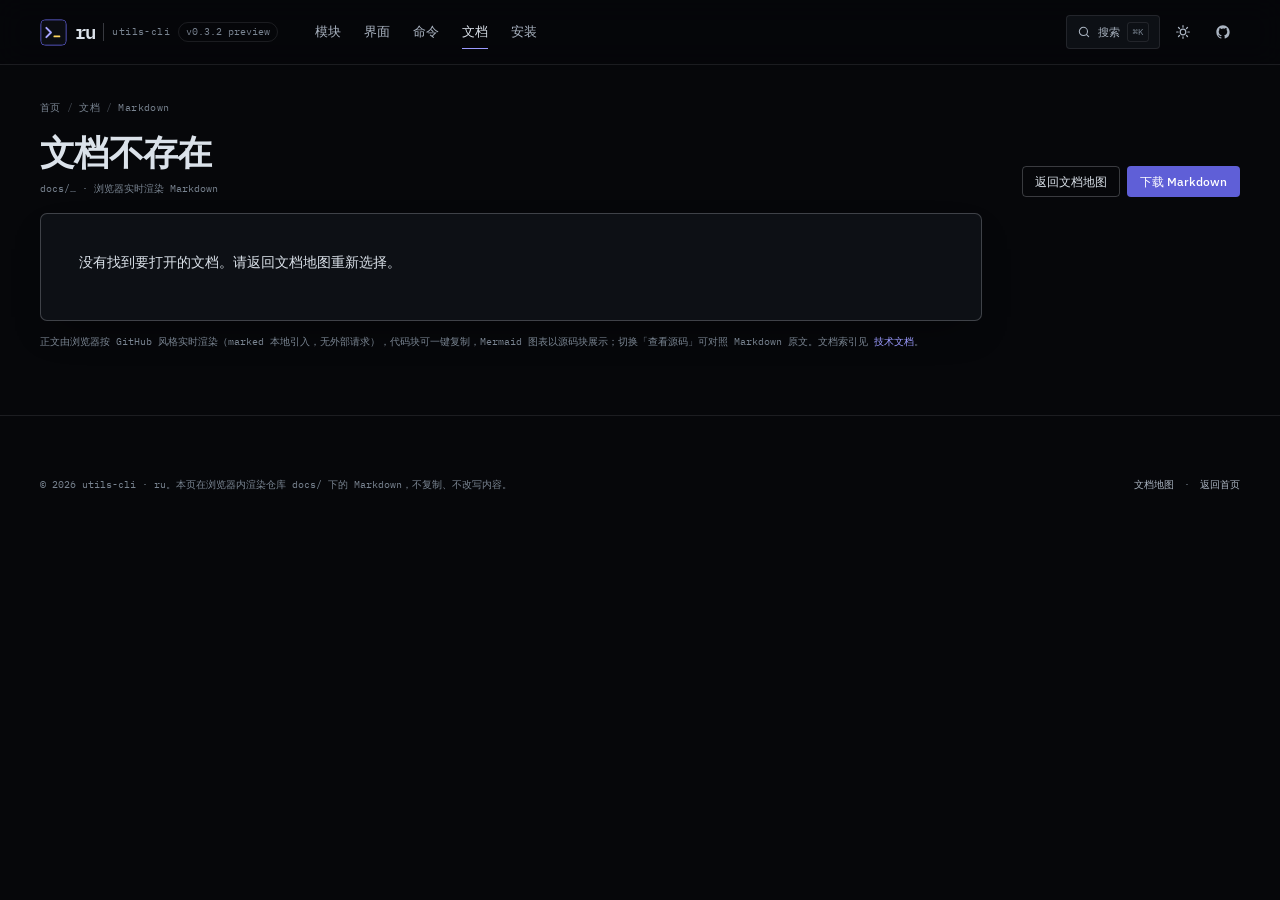
==== commit 3f1927db: "docs: render markdown in reader with toc, code copy and source toggle" ====
--- a/doc.html
+++ b/doc.html
@@ -22,7 +22,7 @@
     })();
   </script>
 </head>
-<body data-page="reader">
+<body data-page="reader" data-docs-base="docs/">
   <a class="skip-link" href="#main">跳到主要内容</a>
   <div class="progress" id="progress" aria-hidden="true"></div>
 
@@ -83,24 +83,29 @@
       <div class="reader-head">
         <div>
           <h1 id="readerTitle">加载文档…</h1>
-          <div class="reader-meta"><span id="readerPath">docs/…</span><span>·</span><span>UTF-8 Markdown 原文</span></div>
+          <div class="reader-meta"><span id="readerPath">docs/…</span><span>·</span><span>浏览器实时渲染 Markdown</span></div>
         </div>
         <div class="reader-actions">
           <a class="btn btn--sm btn--ghost" href="docs.html">返回文档地图</a>
+          <button class="btn btn--sm btn--ghost" type="button" id="readerSourceToggle" aria-pressed="false">查看源码</button>
           <a class="btn btn--sm" id="readerRaw" href="#" download>下载 Markdown</a>
         </div>
       </div>
-      <div class="reader-body">
-        <pre id="readerContent" tabindex="0">正在读取 Markdown 原文…</pre>
+      <div class="reader-layout">
+        <nav class="reader-toc" id="readerToc" aria-label="本文目录" hidden></nav>
+        <div class="reader-body">
+          <article class="doc-prose" id="readerContent" tabindex="0">正在渲染文档…</article>
+          <pre class="doc-source" id="readerSource" tabindex="0" hidden></pre>
+        </div>
       </div>
-      <p class="reader-note">这里是浏览器读取到的 Markdown 源文，按 UTF-8 解码并以等宽文本显示。需要渲染后的排版时，请在仓库中阅读；文档索引见 <a href="docs.html">技术文档</a>。</p>
+      <p class="reader-note">正文由浏览器按 GitHub 风格实时渲染（marked 本地引入，无外部请求），代码块可一键复制，Mermaid 图表以源码块展示；切换「查看源码」可对照 Markdown 原文。文档索引见 <a href="docs.html">技术文档</a>。</p>
     </div>
   </main>
 
   <footer class="site-footer">
     <div class="container">
       <div class="footer-bottom">
-        <span>© 2026 utils-cli · ru。本页读取仓库 docs/ 下的 Markdown 原文，不复制、不改写内容。</span>
+        <span>© 2026 utils-cli · ru。本页在浏览器内渲染仓库 docs/ 下的 Markdown，不复制、不改写内容。</span>
         <span class="footer-keys"><a href="docs.html">文档地图</a><span>·</span><a href="index.html">返回首页</a></span>
       </div>
     </div>
@@ -126,6 +131,8 @@
   <div class="toast" id="toast" role="status" aria-live="polite"></div>
 
   <script src="assets/js/data.js"></script>
+  <script src="assets/js/vendor/marked.umd.js"></script>
+  <script src="assets/js/markdown.js"></script>
   <script src="assets/js/site.js"></script>
 </body>
 </html>
--- a/assets/css/site.css
+++ b/assets/css/site.css
@@ -973,6 +973,12 @@
   flex-direction: column;
   min-height: 0;
 }
+.tui-main > [data-tui-panel] {
+  display: flex;
+  flex-direction: column;
+  flex: 1;
+  min-height: 280px;
+}
 .tui-crumb {
   display: flex;
   flex-wrap: wrap;
@@ -1073,6 +1079,27 @@
 .tui-cols-doctor .tui-tr {
   grid-template-columns: minmax(0, 0.8fr) 52px minmax(0, 1.2fr);
 }
+.tui-cols-clean .tui-tr {
+  grid-template-columns: 12px 52px minmax(0, 1.35fr) 44px 52px;
+}
+.tui-cols-find .tui-tr {
+  grid-template-columns: 66px 48px minmax(0, 1fr);
+}
+.tui-cols-files .tui-tr {
+  grid-template-columns: minmax(0, 1fr) 48px 46px;
+}
+.tui-cols-firewall .tui-tr {
+  grid-template-columns: 40px 34px minmax(0, 1fr) 48px;
+}
+.tui-cols-export .tui-tr {
+  grid-template-columns: 70px minmax(0, 1fr);
+}
+.tui-note-line {
+  margin-top: 7px;
+  color: var(--term-dim);
+  font-size: 8.6px;
+  line-height: 1.6;
+}
 .tui-empty-space {
   flex: 1;
   min-height: 18px;
@@ -1091,6 +1118,13 @@
 .tui-help .sep {
   margin: 0 4px;
   color: var(--term-line);
+}
+.tui-caption {
+  margin: 7px 2px 0;
+  font-family: var(--font-mono);
+  font-size: 9.5px;
+  color: var(--muted);
+  text-align: right;
 }
 .float-chip {
   position: absolute;
@@ -2777,26 +2811,373 @@
   flex-wrap: wrap;
   gap: 7px;
 }
+
+/* 正文 + 本页目录 */
+.reader-layout {
+  display: grid;
+  grid-template-columns: minmax(0, 1fr) 236px;
+  align-items: start;
+  gap: 22px;
+}
 .reader-body {
+  grid-column: 1;
+  grid-row: 1;
+  min-width: 0;
   border: 1px solid var(--line-strong);
+  border-radius: var(--radius);
+  background: var(--surface);
+  overflow: hidden;
+  box-shadow: var(--shadow-md);
+}
+.reader-toc {
+  grid-column: 2;
+  grid-row: 1;
+  position: sticky;
+  top: calc(var(--header-h) + 18px);
+  max-height: calc(100vh - var(--header-h) - 40px);
+  overflow: auto;
+  padding: 13px 12px 11px;
+  border: 1px solid var(--line);
+  border-radius: var(--radius);
+  background: var(--surface);
+}
+.reader-toc[hidden] {
+  display: none;
+}
+.reader-toc__title {
+  margin: 0 0 8px;
+  padding-left: 8px;
+  font-family: var(--font-mono);
+  font-size: 9.5px;
+  letter-spacing: 0.16em;
+  text-transform: uppercase;
+  color: var(--muted);
+}
+.reader-toc__list {
+  display: flex;
+  flex-direction: column;
+  gap: 1px;
+  margin: 0;
+  padding: 0;
+  list-style: none;
+}
+.reader-toc__item a {
+  display: block;
+  padding: 4px 8px;
+  border-left: 2px solid transparent;
+  border-radius: 0 var(--radius-sm) var(--radius-sm) 0;
+  color: var(--text-2);
+  font-size: 11.5px;
+  line-height: 1.55;
+  text-decoration: none;
+}
+.reader-toc__item--h3 a {
+  padding-left: 20px;
+  font-size: 11px;
+  color: var(--muted);
+}
+.reader-toc__item a:hover {
+  color: var(--text);
+  background: var(--surface-2);
+}
+.reader-toc__item a.is-active {
+  color: var(--accent);
+  border-left-color: var(--accent);
+  background: var(--accent-soft);
+}
+
+/* 渲染后的正文 */
+.doc-prose {
+  padding: clamp(20px, 3.2vw, 36px) clamp(18px, 3vw, 40px) clamp(26px, 3.6vw, 44px);
+  color: var(--text);
+  font-size: 14px;
+  line-height: 1.85;
+  overflow-wrap: break-word;
+}
+.doc-prose > :first-child {
+  margin-top: 0;
+}
+.doc-prose > :last-child {
+  margin-bottom: 0;
+}
+/* 文档自带的 H1 与页头标题重复，正文里不再重复展示 */
+.doc-prose > h1:first-of-type {
+  display: none;
+}
+.doc-prose h1,
+.doc-prose h2,
+.doc-prose h3,
+.doc-prose h4,
+.doc-prose h5,
+.doc-prose h6 {
+  position: relative;
+  color: var(--text);
+  font-weight: 600;
+  line-height: 1.35;
+  letter-spacing: -0.01em;
+  scroll-margin-top: calc(var(--header-h) + 20px);
+}
+.doc-prose h1 {
+  margin: 0 0 0.7em;
+  font-size: 1.65rem;
+}
+.doc-prose h2 {
+  margin: 2em 0 0.7em;
+  padding-top: 1em;
+  border-top: 1px solid var(--line);
+  font-size: 1.3rem;
+}
+.doc-prose h2:first-of-type {
+  margin-top: 0;
+  padding-top: 0;
+  border-top: 0;
+}
+.doc-prose h3 {
+  margin: 1.7em 0 0.55em;
+  font-size: 1.1rem;
+}
+.doc-prose h4 {
+  margin: 1.5em 0 0.5em;
+  font-size: 1rem;
+  color: var(--text-2);
+}
+.doc-prose h5,
+.doc-prose h6 {
+  margin: 1.3em 0 0.45em;
+  font-size: 0.95rem;
+  color: var(--text-2);
+}
+.doc-anchor {
+  margin-left: 0.3em;
+  color: var(--muted);
+  font-weight: 400;
+  text-decoration: none;
+  opacity: 0;
+  transition: opacity var(--dur) var(--ease);
+}
+.doc-prose h2:hover .doc-anchor,
+.doc-prose h3:hover .doc-anchor,
+.doc-prose h4:hover .doc-anchor {
+  opacity: 1;
+}
+.doc-anchor:hover {
+  color: var(--accent);
+}
+.doc-prose p {
+  margin: 0.85em 0;
+}
+.doc-prose a {
+  color: var(--accent);
+  text-decoration: underline;
+  text-decoration-thickness: 1px;
+  text-underline-offset: 2px;
+}
+.doc-prose a:hover {
+  color: var(--accent-2);
+}
+.doc-prose strong {
+  font-weight: 600;
+}
+.doc-prose ul,
+.doc-prose ol {
+  margin: 0.8em 0;
+  padding-left: 1.6em;
+}
+.doc-prose li {
+  margin: 0.32em 0;
+}
+.doc-prose li > p {
+  margin: 0.35em 0;
+}
+.doc-prose ul ul,
+.doc-prose ul ol,
+.doc-prose ol ul,
+.doc-prose ol ol {
+  margin: 0.35em 0;
+}
+.doc-prose li:has(> input[type="checkbox"]) {
+  margin-left: -1.35em;
+  list-style: none;
+}
+.doc-prose input[type="checkbox"] {
+  margin: 0 0.5em 0 0;
+  vertical-align: -1px;
+  accent-color: var(--accent);
+}
+.doc-prose code {
+  padding: 0.12em 0.4em;
+  border: 1px solid var(--line);
+  border-radius: var(--radius-sm);
+  background: var(--surface-3);
+  color: var(--text);
+  font-family: var(--font-mono);
+  font-size: 0.86em;
+  overflow-wrap: anywhere;
+}
+.doc-prose blockquote {
+  margin: 1.1em 0;
+  padding: 0.55em 1em;
+  border-left: 3px solid var(--accent);
+  border-radius: 0 var(--radius-sm) var(--radius-sm) 0;
+  background: var(--surface-2);
+  color: var(--text-2);
+}
+.doc-prose blockquote p {
+  margin: 0.3em 0;
+}
+.doc-prose hr {
+  margin: 2.1em 0;
+  border: 0;
+  border-top: 1px solid var(--line-strong);
+}
+.doc-prose img {
+  max-width: 100%;
+  height: auto;
+  border: 1px solid var(--line);
+  border-radius: var(--radius);
+}
+.doc-prose .doc-literal {
+  color: var(--text-2);
+  font-family: var(--font-mono);
+  font-size: 0.86em;
+}
+
+/* 表格：横向滚动 + 单元格内换行 */
+.doc-prose .doc-table-wrap {
+  margin: 1.15em 0;
+  border: 1px solid var(--line-strong);
+  border-radius: var(--radius);
+  background: var(--surface-2);
+  overflow-x: auto;
+}
+.doc-prose table {
+  width: 100%;
+  border-collapse: collapse;
+  font-size: 12.5px;
+  line-height: 1.7;
+}
+.doc-prose th,
+.doc-prose td {
+  padding: 7px 10px;
+  border-right: 1px solid var(--line);
+  border-bottom: 1px solid var(--line);
+  text-align: left;
+  vertical-align: top;
+  overflow-wrap: anywhere;
+}
+.doc-prose th:last-child,
+.doc-prose td:last-child {
+  border-right: 0;
+}
+.doc-prose tbody tr:last-child td {
+  border-bottom: 0;
+}
+.doc-prose thead th {
+  background: var(--surface-3);
+  color: var(--text);
+  font-weight: 600;
+  white-space: nowrap;
+}
+.doc-prose tbody tr:nth-child(even) {
+  background: var(--surface);
+}
+.doc-prose td[align="right"],
+.doc-prose th[align="right"] {
+  text-align: right;
+}
+.doc-prose td[align="center"],
+.doc-prose th[align="center"] {
+  text-align: center;
+}
+.doc-prose .doc-table-wrap code {
+  white-space: nowrap;
+}
+
+/* 代码块：语言标签 + 复制 + 横向滚动 */
+.doc-prose .doc-code {
+  margin: 1.15em 0;
+  border: 1px solid var(--line);
   border-radius: var(--radius);
   background: var(--code-bg);
   overflow: hidden;
-  box-shadow: var(--shadow-md);
-}
-.reader-body pre {
+}
+.doc-code__head {
+  display: flex;
+  align-items: center;
+  justify-content: space-between;
+  gap: 10px;
+  padding: 6px 10px;
+  border-bottom: 1px solid var(--code-line);
+  background: var(--code-head);
+}
+.doc-code__lang {
+  color: var(--muted);
+  font-family: var(--font-mono);
+  font-size: 9.5px;
+  letter-spacing: 0.1em;
+  text-transform: uppercase;
+}
+.doc-code__lang--plain {
+  letter-spacing: 0;
+  text-transform: none;
+}
+.doc-code__copy {
+  padding: 2px 8px;
+  border: 1px solid var(--line-strong);
+  border-radius: var(--radius-sm);
+  background: transparent;
+  color: var(--text-2);
+  font-family: var(--font-mono);
+  font-size: 10px;
+  cursor: pointer;
+  transition: color var(--dur) var(--ease), border-color var(--dur) var(--ease);
+}
+.doc-code__copy:hover {
+  color: var(--accent);
+  border-color: var(--accent);
+}
+.doc-prose .doc-code pre {
+  margin: 0;
+  padding: 12px 14px;
+  max-height: none;
+  overflow-x: auto;
+  background: transparent;
+  color: var(--code-text);
+  font-family: var(--font-mono);
+  font-size: 12.5px;
+  line-height: 1.75;
+  white-space: pre;
+  tab-size: 2;
+}
+.doc-prose .doc-code code {
+  padding: 0;
+  border: 0;
+  background: transparent;
+  color: inherit;
+  font-size: inherit;
+  white-space: inherit;
+  overflow-wrap: normal;
+}
+
+/* Markdown 源码视图 */
+.reader-body > pre {
   margin: 0;
   padding: clamp(14px, 2.2vw, 22px);
+  max-height: calc(100vh - 260px);
   overflow: auto;
-  max-height: calc(100vh - 260px);
+  background: var(--code-bg);
+  color: var(--code-text);
   font-family: var(--font-mono);
   font-size: 12px;
   line-height: 1.85;
-  color: var(--code-text);
   white-space: pre-wrap;
   word-break: break-word;
   tab-size: 2;
 }
+.reader-body > pre[hidden] {
+  display: none;
+}
+
 .reader-note {
   margin-top: 12px;
   color: var(--muted);
@@ -2829,6 +3210,21 @@
   .footer-brand {
     grid-column: 1 / -1;
     max-width: 460px;
+  }
+  /* 窄屏把本页目录折到正文上方，不再固定悬浮 */
+  .reader-layout {
+    grid-template-columns: minmax(0, 1fr);
+    gap: 14px;
+  }
+  .reader-body {
+    grid-column: 1;
+    grid-row: 2;
+  }
+  .reader-toc {
+    grid-column: 1;
+    grid-row: 1;
+    position: static;
+    max-height: 220px;
   }
 }
 
@@ -3082,6 +3478,24 @@
   .tui-cols-doctor .tui-tr {
     grid-template-columns: minmax(0, 0.8fr) 42px minmax(0, 1.1fr) !important;
   }
+  .tui-cols-clean .tui-tr {
+    grid-template-columns: 12px 42px minmax(0, 1.2fr) 38px 44px !important;
+  }
+  .tui-cols-find .tui-tr {
+    grid-template-columns: 52px 38px minmax(0, 1fr) !important;
+  }
+  .tui-cols-files .tui-tr {
+    grid-template-columns: minmax(0, 1fr) 38px 36px !important;
+  }
+  .tui-cols-firewall .tui-tr {
+    grid-template-columns: 32px 28px minmax(0, 1fr) 40px !important;
+  }
+  .tui-cols-export .tui-tr {
+    grid-template-columns: 54px minmax(0, 1fr) !important;
+  }
+  .tui-caption {
+    text-align: left;
+  }
   .footer-top {
     grid-template-columns: minmax(0, 1fr);
   }
@@ -3092,7 +3506,7 @@
     flex-direction: column;
     align-items: stretch;
   }
-  .reader-body pre {
+  .reader-body > pre {
     max-height: none;
   }
   .docs-count {
@@ -3114,6 +3528,8 @@
 /* ---------- 打印 ---------- */
 @media print {
   .site-header,
+  .reader-toc,
+  .doc-code__copy,
   .hero-visual,
   .tui-switch,
   .float-chip,
